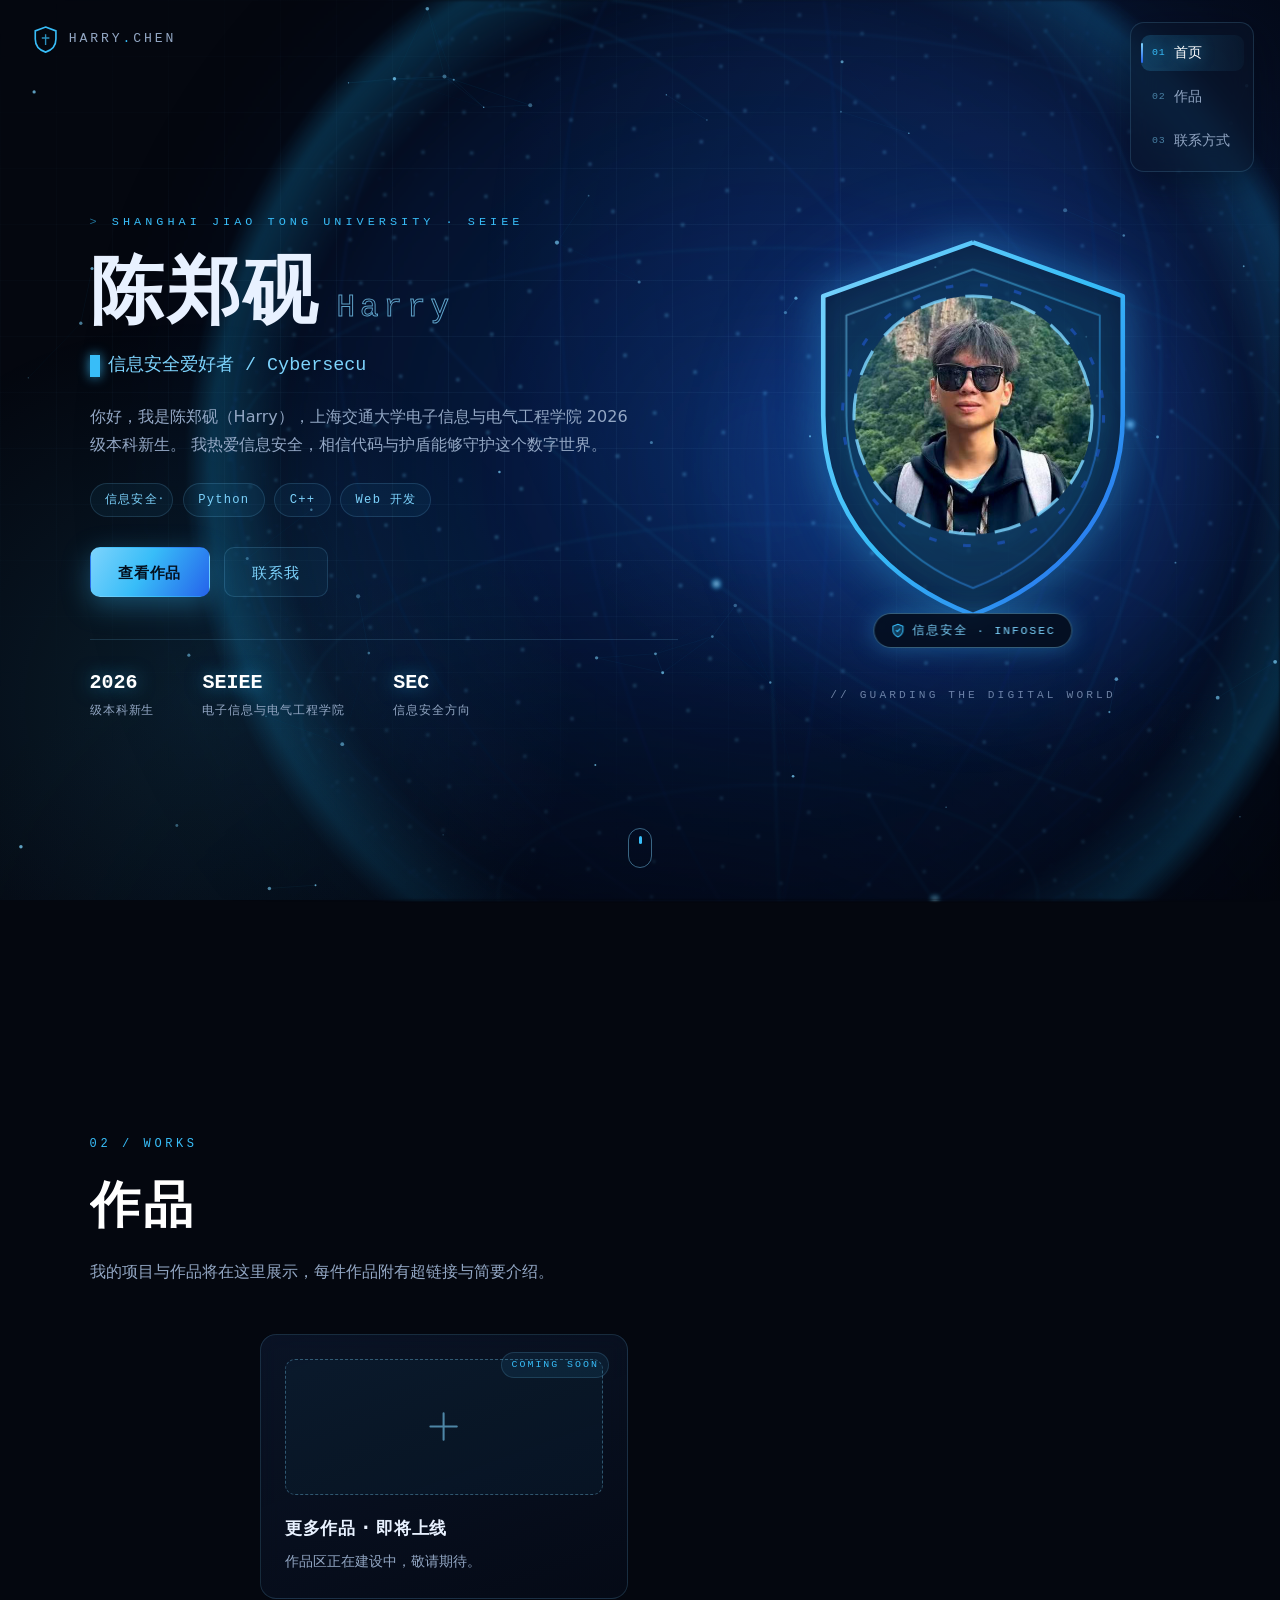
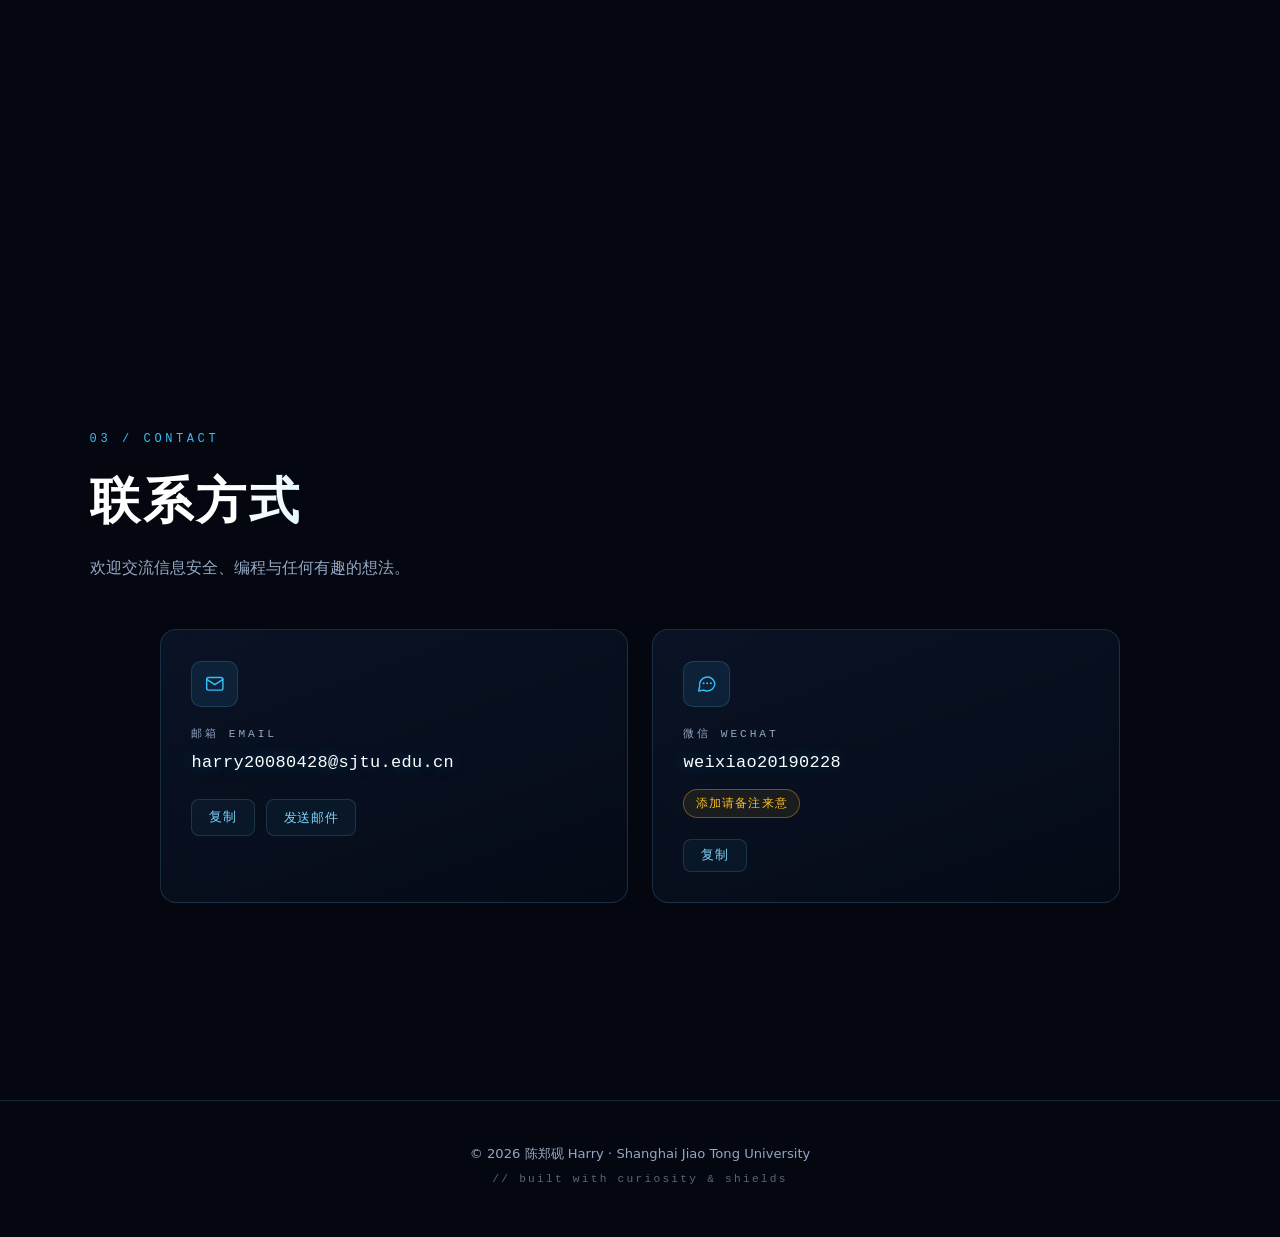
==== index.html @ bad0acb6 "feat: 个人作品集网站首版 科幻蓝色地球背景 + 护盾头像，右上角三档导航（首页/作品/联系方式）， 含入场动画、打字机、粒子网络与复制联系方式等交互。" ====
<!DOCTYPE html>
<html lang="zh-CN">
<head>
<meta charset="UTF-8">
<meta name="viewport" content="width=device-width, initial-scale=1.0">
<title>陈郑砚 Harry · 个人作品集</title>
<meta name="description" content="陈郑砚（Harry）的个人作品集 —— 上海交通大学电子信息与电气工程学院 2026 级本科新生，热爱信息安全。">
<link rel="icon" href="data:image/svg+xml,%3Csvg xmlns='http://www.w3.org/2000/svg' viewBox='0 0 100 100'%3E%3Cpath d='M50 4 88 18v30c0 26-18 42-38 48C30 90 12 74 12 48V18Z' fill='none' stroke='%2338bdf8' stroke-width='7'/%3E%3C/svg%3E">
<link rel="stylesheet" href="css/style.css">
</head>
<body>

<!-- 背景层：虚化地球 + 前景粒子 -->
<canvas id="globe" aria-hidden="true"></canvas>
<canvas id="fx" aria-hidden="true"></canvas>
<div class="bg-glow" aria-hidden="true"></div>
<div class="bg-grid" aria-hidden="true"></div>
<div class="cursor-glow" id="cursorGlow" aria-hidden="true"></div>

<!-- 左上标识 -->
<a class="brand" href="#home">
  <svg viewBox="0 0 100 100" class="brand-shield" aria-hidden="true">
    <path d="M50 4 88 18v30c0 26-18 42-38 48C30 90 12 74 12 48V18Z"/>
    <path class="brand-core" d="M50 30v40M36 44h28"/>
  </svg>
  <span class="brand-text">HARRY<span class="brand-dot">.</span>CHEN</span>
</a>

<!-- 右上角侧栏导航 -->
<nav class="side-nav" id="sideNav" aria-label="站点导航">
  <a href="#home" class="nav-item is-active" data-target="home">
    <span class="nav-idx">01</span><span class="nav-label">首页</span><span class="nav-bar"></span>
  </a>
  <a href="#works" class="nav-item" data-target="works">
    <span class="nav-idx">02</span><span class="nav-label">作品</span><span class="nav-bar"></span>
  </a>
  <a href="#contact" class="nav-item" data-target="contact">
    <span class="nav-idx">03</span><span class="nav-label">联系方式</span><span class="nav-bar"></span>
  </a>
</nav>

<main>
  <!-- ============ 首页 ============ -->
  <section class="section hero" id="home">
    <div class="hero-inner">
      <div class="hero-copy">
        <p class="eyebrow reveal">SHANGHAI JIAO TONG UNIVERSITY · SEIEE</p>
        <h1 class="reveal">陈郑砚<span class="name-en">Harry</span></h1>
        <p class="typing-line reveal">
          <span class="typing-caret" aria-hidden="true"></span>
          <span id="typingText"></span>
        </p>
        <p class="hero-desc reveal">
          你好，我是陈郑砚（Harry），上海交通大学电子信息与电气工程学院 2026 级本科新生。
          我热爱信息安全，相信代码与护盾能够守护这个数字世界。
        </p>
        <ul class="chips reveal">
          <li>信息安全</li>
          <li>Python</li>
          <li>C++</li>
          <li>Web 开发</li>
        </ul>
        <div class="hero-actions reveal">
          <a class="btn btn-primary" href="#works">查看作品</a>
          <a class="btn btn-ghost" href="#contact">联系我</a>
        </div>
        <ul class="stats reveal">
          <li><span class="stats-v">2026</span><span class="stats-k">级本科新生</span></li>
          <li><span class="stats-v">SEIEE</span><span class="stats-k">电子信息与电气工程学院</span></li>
          <li><span class="stats-v">SEC</span><span class="stats-k">信息安全方向</span></li>
        </ul>
      </div>

      <!-- 护盾头像 -->
      <div class="hero-shield reveal" id="shieldWrap">
        <div class="shield-aura" aria-hidden="true"></div>
        <svg class="shield-svg" viewBox="0 0 200 230" aria-hidden="true">
          <defs>
            <linearGradient id="shieldStroke" x1="0" y1="0" x2="1" y2="1">
              <stop offset="0%" stop-color="#7dd3fc"/>
              <stop offset="50%" stop-color="#38bdf8"/>
              <stop offset="100%" stop-color="#2563eb"/>
            </linearGradient>
            <clipPath id="avatarClip"><circle cx="100" cy="98" r="62"/></clipPath>
          </defs>
          <path class="shield-outline" d="M100 8 178 36v62c0 54-36 88-78 104C58 186 22 152 22 98V36Z"/>
          <path class="shield-outline shield-inner" d="M100 22 166 46v52c0 46-30 76-66 90-36-14-66-44-66-90V46Z"/>
          <g clip-path="url(#avatarClip)">
            <image href="assets/avatar.jpg" x="38" y="36" width="124" height="124" preserveAspectRatio="xMidYMin slice"/>
          </g>
          <circle class="shield-ring" cx="100" cy="98" r="62"/>
          <circle class="shield-ring shield-ring-2" cx="100" cy="98" r="68"/>
        </svg>
        <div class="shield-badge">
          <svg viewBox="0 0 24 24" aria-hidden="true"><path d="M12 2 20 5v6c0 5.2-3.4 8.9-8 11-4.6-2.1-8-5.8-8-11V5Z"/><path d="M9 11.5l2.2 2.2L15.5 9" fill="none" stroke-width="1.8"/></svg>
          <span>信息安全 · INFOSEC</span>
        </div>
        <p class="shield-caption">// GUARDING THE DIGITAL WORLD</p>
      </div>
    </div>
    <a class="scroll-hint" href="#works" aria-label="向下滚动">
      <span></span>
    </a>
  </section>

  <!-- ============ 作品 ============ -->
  <section class="section" id="works">
    <header class="section-head reveal">
      <p class="section-idx">02 / WORKS</p>
      <h2>作品</h2>
      <p class="section-sub">我的项目与作品将在这里展示，每件作品附有超链接与简要介绍。</p>
    </header>

    <div class="works-grid">
      <!-- 新增作品时：复制下面这个 article 卡片，替换链接、标题与介绍即可 -->
      <article class="work-card work-card-empty reveal">
        <div class="work-thumb">
          <svg viewBox="0 0 24 24" aria-hidden="true"><path d="M12 3v18M3 12h18" fill="none"/></svg>
        </div>
        <h3>更多作品 · 即将上线</h3>
        <p>作品区正在建设中，敬请期待。</p>
        <span class="work-tag">COMING SOON</span>
      </article>
    </div>
  </section>

  <!-- ============ 联系方式 ============ -->
  <section class="section" id="contact">
    <header class="section-head reveal">
      <p class="section-idx">03 / CONTACT</p>
      <h2>联系方式</h2>
      <p class="section-sub">欢迎交流信息安全、编程与任何有趣的想法。</p>
    </header>

    <div class="contact-grid">
      <div class="contact-card reveal">
        <div class="contact-icon">
          <svg viewBox="0 0 24 24" aria-hidden="true"><rect x="3" y="5" width="18" height="14" rx="2" fill="none"/><path d="m3 7 9 6 9-6" fill="none"/></svg>
        </div>
        <p class="contact-k">邮箱 EMAIL</p>
        <p class="contact-v" id="emailText">harry20080428@sjtu.edu.cn</p>
        <div class="contact-actions">
          <button class="btn btn-ghost btn-sm" type="button" data-copy="harry20080428@sjtu.edu.cn">复制</button>
          <a class="btn btn-ghost btn-sm" href="mailto:harry20080428@sjtu.edu.cn">发送邮件</a>
        </div>
      </div>

      <div class="contact-card reveal">
        <div class="contact-icon">
          <svg viewBox="0 0 24 24" aria-hidden="true"><path d="M21 11.5a8.5 8.5 0 0 1-8.5 8.5c-1.4 0-2.8-.3-4-1L3 20l1.1-5.2A8.5 8.5 0 1 1 21 11.5Z" fill="none"/><path d="M8.5 11.5h.01M12.5 11.5h.01M16.5 11.5h.01" stroke-width="2.2"/></svg>
        </div>
        <p class="contact-k">微信 WECHAT</p>
        <p class="contact-v" id="wechatText">weixiao20190228</p>
        <p class="contact-note">添加请备注来意</p>
        <div class="contact-actions">
          <button class="btn btn-ghost btn-sm" type="button" data-copy="weixiao20190228">复制</button>
        </div>
      </div>
    </div>
  </section>
</main>

<footer class="footer">
  <p>© 2026 陈郑砚 Harry · Shanghai Jiao Tong University</p>
  <p class="footer-mono">// built with curiosity &amp; shields</p>
</footer>

<div class="toast" id="toast" role="status" aria-live="polite"></div>

<script src="js/main.js"></script>
</body>
</html>
---- css/style.css ----
/* ============ 基础 ============ */
:root {
  --bg: #04070f;
  --bg-2: #071122;
  --ink: #e8f1ff;
  --muted: #93a7c4;
  --cyan: #38bdf8;
  --cyan-soft: #7dd3fc;
  --blue: #2563eb;
  --line: rgba(125, 211, 252, 0.16);
  --glass: rgba(10, 20, 40, 0.55);
  --mono: ui-monospace, "SF Mono", "Cascadia Code", Consolas, "Courier New", monospace;
  --sans: "Inter", "PingFang SC", "Hiragino Sans GB", "Microsoft YaHei", system-ui, -apple-system, sans-serif;
}

* { margin: 0; padding: 0; box-sizing: border-box; }

html { scroll-behavior: smooth; }

body {
  background: var(--bg);
  color: var(--ink);
  font-family: var(--sans);
  line-height: 1.7;
  overflow-x: hidden;
  -webkit-font-smoothing: antialiased;
}

::selection { background: rgba(56, 189, 248, 0.35); color: #fff; }

a { color: inherit; text-decoration: none; }
ul { list-style: none; }
button { font-family: inherit; }

/* ============ 背景层 ============ */
#globe, #fx {
  position: fixed;
  inset: 0;
  width: 100%;
  height: 100%;
  pointer-events: none;
}
#globe { filter: blur(1.6px) saturate(1.25); opacity: 0.95; }
#fx { z-index: 1; }

.bg-glow {
  position: fixed;
  inset: 0;
  pointer-events: none;
  background:
    radial-gradient(52rem 52rem at 78% 30%, rgba(37, 99, 235, 0.22), transparent 62%),
    radial-gradient(40rem 40rem at 15% 78%, rgba(56, 189, 248, 0.12), transparent 60%),
    radial-gradient(70rem 46rem at 50% 118%, rgba(2, 6, 18, 0.9), transparent 70%);
  z-index: 0;
}

.bg-grid {
  position: fixed;
  inset: 0;
  pointer-events: none;
  z-index: 0;
  background-image:
    linear-gradient(rgba(125, 211, 252, 0.05) 1px, transparent 1px),
    linear-gradient(90deg, rgba(125, 211, 252, 0.05) 1px, transparent 1px);
  background-size: 56px 56px;
  mask-image: radial-gradient(ellipse 90% 70% at 50% 40%, #000 20%, transparent 78%);
  -webkit-mask-image: radial-gradient(ellipse 90% 70% at 50% 40%, #000 20%, transparent 78%);
}

.cursor-glow {
  position: fixed;
  top: 0; left: 0;
  width: 34rem; height: 34rem;
  margin: -17rem 0 0 -17rem;
  border-radius: 50%;
  background: radial-gradient(circle, rgba(56, 189, 248, 0.10), transparent 65%);
  pointer-events: none;
  z-index: 1;
  opacity: 0;
}

main, .footer { position: relative; z-index: 2; }

/* ============ 左上标识 ============ */
.brand {
  position: fixed;
  top: 1.6rem; left: 2rem;
  display: flex;
  align-items: center;
  gap: 0.6rem;
  z-index: 20;
}
.brand-shield { width: 1.7rem; height: 1.7rem; }
.brand-shield path { fill: none; stroke: var(--cyan); stroke-width: 6; }
.brand-shield .brand-core { stroke-width: 5; opacity: 0.75; }
.brand-text {
  font-family: var(--mono);
  font-size: 0.82rem;
  letter-spacing: 0.22em;
  color: var(--muted);
  transition: color 0.3s;
}
.brand:hover .brand-text { color: var(--cyan-soft); }
.brand-dot { color: var(--cyan); }

/* ============ 右上角侧栏导航 ============ */
.side-nav {
  position: fixed;
  top: 1.4rem; right: 1.6rem;
  z-index: 20;
  display: flex;
  flex-direction: column;
  gap: 0.45rem;
  padding: 0.7rem 0.6rem;
  border: 1px solid var(--line);
  border-radius: 14px;
  background: var(--glass);
  backdrop-filter: blur(14px);
  -webkit-backdrop-filter: blur(14px);
  box-shadow: 0 12px 40px rgba(2, 8, 20, 0.55);
}
.nav-item {
  position: relative;
  display: flex;
  align-items: center;
  gap: 0.55rem;
  padding: 0.42rem 0.85rem 0.42rem 0.7rem;
  border-radius: 9px;
  font-size: 0.86rem;
  color: var(--muted);
  transition: color 0.25s, background 0.25s;
  overflow: hidden;
}
.nav-idx {
  font-family: var(--mono);
  font-size: 0.62rem;
  color: rgba(125, 211, 252, 0.55);
  letter-spacing: 0.08em;
}
.nav-bar {
  position: absolute;
  left: 0; top: 22%;
  width: 2px; height: 56%;
  border-radius: 2px;
  background: linear-gradient(var(--cyan-soft), var(--blue));
  transform: scaleY(0);
  transition: transform 0.3s ease;
}
.nav-item:hover { color: var(--ink); background: rgba(56, 189, 248, 0.08); }
.nav-item.is-active {
  color: #fff;
  background: linear-gradient(90deg, rgba(56, 189, 248, 0.20), rgba(56, 189, 248, 0.04));
  text-shadow: 0 0 14px rgba(56, 189, 248, 0.6);
}
.nav-item.is-active .nav-bar { transform: scaleY(1); }
.nav-item.is-active .nav-idx { color: var(--cyan); }

/* ============ 通用区块 ============ */
.section {
  min-height: 100vh;
  display: flex;
  flex-direction: column;
  justify-content: center;
  padding: 7rem clamp(1.5rem, 7vw, 7rem) 5rem;
  scroll-margin-top: 0;
}

.section-head { margin-bottom: 3rem; max-width: 46rem; }
.section-idx {
  font-family: var(--mono);
  font-size: 0.75rem;
  letter-spacing: 0.3em;
  color: var(--cyan);
  margin-bottom: 0.6rem;
}
.section-head h2 {
  font-size: clamp(2rem, 4.6vw, 3.1rem);
  font-weight: 700;
  letter-spacing: 0.06em;
  background: linear-gradient(100deg, #fff 20%, var(--cyan-soft) 70%, var(--blue));
  -webkit-background-clip: text;
  background-clip: text;
  -webkit-text-fill-color: transparent;
}
.section-sub { color: var(--muted); margin-top: 0.7rem; font-size: 0.98rem; }

/* 入场动效 */
.reveal { opacity: 0; }
.reveal.is-visible {
  opacity: 1;
  animation: revealIn 0.8s cubic-bezier(0.22, 1, 0.36, 1) backwards;
  animation-delay: var(--rd, 0s);
}
@keyframes revealIn {
  from { opacity: 0; transform: translateY(26px); }
  to { opacity: 1; transform: none; }
}

/* ============ 首页 ============ */
.hero { position: relative; }
.hero-inner {
  display: grid;
  grid-template-columns: minmax(0, 1.15fr) minmax(0, 0.85fr);
  align-items: center;
  gap: clamp(2rem, 6vw, 5rem);
  max-width: 76rem;
  margin: 0 auto;
  width: 100%;
}

.eyebrow {
  font-family: var(--mono);
  font-size: 0.74rem;
  letter-spacing: 0.34em;
  color: var(--cyan);
  margin-bottom: 1.1rem;
}
.eyebrow::before { content: "> "; opacity: 0.6; }

.hero h1 {
  font-size: clamp(2.8rem, 7vw, 4.6rem);
  font-weight: 800;
  letter-spacing: 0.04em;
  line-height: 1.12;
  display: flex;
  align-items: baseline;
  gap: 1rem;
  flex-wrap: wrap;
}
.name-en {
  font-family: var(--mono);
  font-size: 0.42em;
  font-weight: 500;
  letter-spacing: 0.16em;
  color: transparent;
  -webkit-text-stroke: 1px rgba(125, 211, 252, 0.75);
}

.typing-line {
  margin: 1.1rem 0 1.3rem;
  font-family: var(--mono);
  font-size: clamp(0.95rem, 2vw, 1.15rem);
  color: var(--cyan-soft);
  min-height: 1.8em;
  display: flex;
  align-items: center;
}
.typing-caret {
  width: 0.55em; height: 1.15em;
  margin-right: 0.45em;
  background: var(--cyan);
  animation: blink 1s steps(1) infinite;
  box-shadow: 0 0 12px rgba(56, 189, 248, 0.8);
}
@keyframes blink { 50% { opacity: 0; } }

.hero-desc { color: var(--muted); max-width: 34rem; font-size: 1rem; }

.chips { display: flex; flex-wrap: wrap; gap: 0.6rem; margin: 1.6rem 0 1.9rem; }
.chips li {
  font-family: var(--mono);
  font-size: 0.76rem;
  letter-spacing: 0.1em;
  color: var(--cyan-soft);
  padding: 0.34rem 0.9rem;
  border: 1px solid var(--line);
  border-radius: 999px;
  background: rgba(56, 189, 248, 0.06);
  transition: transform 0.25s, box-shadow 0.25s, background 0.25s;
}
.chips li:hover {
  transform: translateY(-3px);
  background: rgba(56, 189, 248, 0.14);
  box-shadow: 0 6px 22px rgba(56, 189, 248, 0.25);
}

.hero-actions { display: flex; gap: 0.9rem; flex-wrap: wrap; }

.btn {
  display: inline-flex;
  align-items: center;
  justify-content: center;
  gap: 0.4rem;
  padding: 0.72rem 1.7rem;
  border-radius: 10px;
  border: 1px solid transparent;
  font-size: 0.92rem;
  letter-spacing: 0.06em;
  cursor: pointer;
  transition: transform 0.25s, box-shadow 0.25s, background 0.25s, border-color 0.25s, color 0.25s;
}
.btn-primary {
  color: #03101f;
  font-weight: 700;
  background: linear-gradient(120deg, var(--cyan-soft), var(--cyan) 45%, var(--blue));
  box-shadow: 0 8px 28px rgba(56, 189, 248, 0.35);
}
.btn-primary:hover { transform: translateY(-3px); box-shadow: 0 14px 38px rgba(56, 189, 248, 0.5); }
.btn-ghost {
  color: var(--cyan-soft);
  border-color: var(--line);
  background: rgba(56, 189, 248, 0.05);
}
.btn-ghost:hover { transform: translateY(-3px); background: rgba(56, 189, 248, 0.14); border-color: rgba(125, 211, 252, 0.5); }
.btn-sm { padding: 0.42rem 1.05rem; font-size: 0.8rem; border-radius: 8px; }

.stats {
  display: flex;
  gap: clamp(1.4rem, 4vw, 3rem);
  margin-top: 2.6rem;
  padding-top: 1.6rem;
  border-top: 1px solid var(--line);
  flex-wrap: wrap;
}
.stats li { display: flex; flex-direction: column; }
.stats-v {
  font-family: var(--mono);
  font-size: 1.25rem;
  font-weight: 700;
  color: #fff;
  text-shadow: 0 0 18px rgba(56, 189, 248, 0.55);
}
.stats-k { font-size: 0.76rem; color: var(--muted); letter-spacing: 0.08em; }

/* ---- 护盾头像 ---- */
.hero-shield {
  position: relative;
  justify-self: center;
  width: min(24rem, 78vw);
  transition: transform 0.3s ease-out;
  will-change: transform;
}
.shield-aura {
  position: absolute;
  inset: -18%;
  border-radius: 50%;
  background: radial-gradient(circle, rgba(56, 189, 248, 0.28), rgba(37, 99, 235, 0.12) 45%, transparent 70%);
  filter: blur(18px);
  animation: auraPulse 4.5s ease-in-out infinite;
}
@keyframes auraPulse {
  0%, 100% { transform: scale(1); opacity: 0.75; }
  50% { transform: scale(1.08); opacity: 1; }
}
.shield-svg { position: relative; display: block; width: 100%; height: auto; overflow: visible; }
.shield-outline {
  fill: rgba(6, 16, 34, 0.55);
  stroke: url(#shieldStroke);
  stroke-width: 2.4;
  stroke-linejoin: round;
  stroke-dasharray: 720;
  stroke-dashoffset: 720;
  filter: drop-shadow(0 0 10px rgba(56, 189, 248, 0.55));
  animation: drawShield 2.4s cubic-bezier(0.65, 0, 0.35, 1) 0.3s forwards;
}
.shield-inner {
  fill: none;
  stroke-width: 1;
  opacity: 0.5;
  stroke-dasharray: 640;
  stroke-dashoffset: 640;
  animation: drawShieldInner 2.4s cubic-bezier(0.65, 0, 0.35, 1) 0.6s forwards;
}
@keyframes drawShield { to { stroke-dashoffset: 0; } }
@keyframes drawShieldInner { to { stroke-dashoffset: 0; opacity: 0.5; } }
.shield-ring {
  fill: none;
  stroke: rgba(125, 211, 252, 0.85);
  stroke-width: 1.6;
  stroke-dasharray: 14 10;
  transform-origin: 100px 98px;
  animation: spin 14s linear infinite;
  filter: drop-shadow(0 0 6px rgba(56, 189, 248, 0.7));
}
.shield-ring-2 {
  stroke: rgba(37, 99, 235, 0.5);
  stroke-dasharray: 4 14;
  animation: spinRev 22s linear infinite;
}
@keyframes spin { to { transform: rotate(360deg); } }
@keyframes spinRev { to { transform: rotate(-360deg); } }

.shield-badge {
  position: absolute;
  left: 50%;
  bottom: 12%;
  transform: translateX(-50%);
  display: flex;
  align-items: center;
  gap: 0.45rem;
  padding: 0.42rem 1rem;
  border-radius: 999px;
  border: 1px solid rgba(125, 211, 252, 0.4);
  background: rgba(4, 12, 26, 0.85);
  backdrop-filter: blur(8px);
  -webkit-backdrop-filter: blur(8px);
  font-family: var(--mono);
  font-size: 0.72rem;
  letter-spacing: 0.16em;
  color: var(--cyan-soft);
  white-space: nowrap;
  box-shadow: 0 0 24px rgba(56, 189, 248, 0.35);
}
.shield-badge svg { width: 0.95rem; height: 0.95rem; fill: rgba(56, 189, 248, 0.25); stroke: var(--cyan); stroke-width: 1.6; stroke-linejoin: round; }
.shield-caption {
  margin-top: 1.1rem;
  text-align: center;
  font-family: var(--mono);
  font-size: 0.7rem;
  letter-spacing: 0.28em;
  color: rgba(147, 167, 196, 0.75);
}

.scroll-hint {
  position: absolute;
  left: 50%;
  bottom: 2rem;
  transform: translateX(-50%);
  width: 24px; height: 40px;
  border: 1.5px solid rgba(125, 211, 252, 0.45);
  border-radius: 14px;
  display: flex;
  justify-content: center;
}
.scroll-hint span {
  width: 3px; height: 8px;
  margin-top: 7px;
  border-radius: 3px;
  background: var(--cyan);
  animation: scrollDot 1.8s ease-in-out infinite;
}
@keyframes scrollDot {
  0% { transform: translateY(0); opacity: 1; }
  70% { transform: translateY(14px); opacity: 0; }
  100% { transform: translateY(0); opacity: 0; }
}

/* ============ 作品 ============ */
.works-grid {
  display: grid;
  grid-template-columns: repeat(auto-fill, minmax(17rem, 23rem));
  justify-content: center;
  gap: 1.5rem;
  max-width: 76rem;
  margin: 0 auto;
  width: 100%;
}
.work-card {
  position: relative;
  padding: 1.5rem;
  border: 1px solid var(--line);
  border-radius: 16px;
  background: linear-gradient(160deg, rgba(12, 24, 46, 0.72), rgba(6, 13, 28, 0.6));
  backdrop-filter: blur(10px);
  -webkit-backdrop-filter: blur(10px);
  overflow: hidden;
  transition: transform 0.35s cubic-bezier(0.22, 1, 0.36, 1), border-color 0.35s, box-shadow 0.35s;
}
.work-card::before {
  content: "";
  position: absolute;
  inset: 0;
  background: radial-gradient(24rem 12rem at var(--mx, 50%) var(--my, 0%), rgba(56, 189, 248, 0.14), transparent 60%);
  opacity: 0;
  transition: opacity 0.35s;
  pointer-events: none;
}
.work-card:hover { transform: translateY(-6px); border-color: rgba(125, 211, 252, 0.45); box-shadow: 0 18px 44px rgba(2, 8, 20, 0.6); }
.work-card:hover::before { opacity: 1; }
.work-thumb {
  height: 8.5rem;
  border-radius: 10px;
  border: 1.5px dashed rgba(125, 211, 252, 0.35);
  display: flex;
  align-items: center;
  justify-content: center;
  margin-bottom: 1.2rem;
  background: rgba(56, 189, 248, 0.04);
}
.work-thumb svg { width: 2.2rem; height: 2.2rem; stroke: rgba(125, 211, 252, 0.6); stroke-width: 1.4; stroke-linecap: round; }
.work-card h3 { font-size: 1.08rem; letter-spacing: 0.04em; margin-bottom: 0.4rem; }
.work-card p { color: var(--muted); font-size: 0.88rem; }
.work-tag {
  position: absolute;
  top: 1.1rem; right: 1.1rem;
  font-family: var(--mono);
  font-size: 0.62rem;
  letter-spacing: 0.2em;
  color: var(--cyan);
  padding: 0.22rem 0.6rem;
  border: 1px solid var(--line);
  border-radius: 999px;
  background: rgba(56, 189, 248, 0.08);
}

/* ============ 联系方式 ============ */
.contact-grid {
  display: grid;
  grid-template-columns: repeat(auto-fit, minmax(19rem, 1fr));
  gap: 1.5rem;
  max-width: 60rem;
  margin: 0 auto;
  width: 100%;
}
.contact-card {
  position: relative;
  padding: 1.9rem;
  border: 1px solid var(--line);
  border-radius: 16px;
  background: linear-gradient(160deg, rgba(12, 24, 46, 0.72), rgba(6, 13, 28, 0.6));
  backdrop-filter: blur(10px);
  -webkit-backdrop-filter: blur(10px);
  transition: transform 0.35s cubic-bezier(0.22, 1, 0.36, 1), border-color 0.35s, box-shadow 0.35s;
  overflow: hidden;
}
.contact-card::after {
  content: "";
  position: absolute;
  top: 0; left: 0; right: 0;
  height: 2px;
  background: linear-gradient(90deg, transparent, var(--cyan), transparent);
  transform: scaleX(0);
  transition: transform 0.5s ease;
}
.contact-card:hover { transform: translateY(-6px); border-color: rgba(125, 211, 252, 0.45); box-shadow: 0 18px 44px rgba(2, 8, 20, 0.6); }
.contact-card:hover::after { transform: scaleX(1); }
.contact-icon {
  width: 2.9rem; height: 2.9rem;
  border-radius: 10px;
  display: flex;
  align-items: center;
  justify-content: center;
  border: 1px solid var(--line);
  background: rgba(56, 189, 248, 0.1);
  margin-bottom: 1.1rem;
}
.contact-icon svg { width: 1.35rem; height: 1.35rem; stroke: var(--cyan); stroke-width: 1.6; stroke-linecap: round; stroke-linejoin: round; }
.contact-k {
  font-family: var(--mono);
  font-size: 0.7rem;
  letter-spacing: 0.26em;
  color: var(--muted);
  margin-bottom: 0.35rem;
}
.contact-v {
  font-family: var(--mono);
  font-size: 1.06rem;
  color: #fff;
  letter-spacing: 0.02em;
  word-break: break-all;
  text-shadow: 0 0 16px rgba(56, 189, 248, 0.35);
}
.contact-note {
  display: inline-block;
  margin-top: 0.7rem;
  font-size: 0.76rem;
  color: #fbbf24;
  letter-spacing: 0.1em;
  padding: 0.2rem 0.7rem;
  border: 1px solid rgba(251, 191, 36, 0.35);
  border-radius: 999px;
  background: rgba(251, 191, 36, 0.08);
}
.contact-actions { display: flex; gap: 0.7rem; margin-top: 1.3rem; }

/* ============ 页脚 / 提示 ============ */
.footer {
  padding: 2.6rem 2rem 3rem;
  text-align: center;
  border-top: 1px solid var(--line);
  color: var(--muted);
  font-size: 0.82rem;
}
.footer-mono { font-family: var(--mono); font-size: 0.7rem; letter-spacing: 0.2em; opacity: 0.6; margin-top: 0.3rem; }

.toast {
  position: fixed;
  left: 50%;
  bottom: 2.2rem;
  transform: translate(-50%, 1.6rem);
  padding: 0.6rem 1.4rem;
  border-radius: 999px;
  border: 1px solid rgba(125, 211, 252, 0.45);
  background: rgba(6, 16, 34, 0.92);
  color: var(--cyan-soft);
  font-family: var(--mono);
  font-size: 0.8rem;
  letter-spacing: 0.1em;
  opacity: 0;
  pointer-events: none;
  z-index: 40;
  box-shadow: 0 10px 34px rgba(2, 8, 20, 0.7);
}
.toast.is-show { animation: toastIn 0.35s ease both; }
@keyframes toastIn {
  from { opacity: 0; transform: translate(-50%, 1.6rem); }
  to { opacity: 1; transform: translate(-50%, 0); }
}

/* ============ 响应式 ============ */
@media (max-width: 900px) {
  .hero-inner { grid-template-columns: 1fr; gap: 3.4rem; }
  .hero-shield { order: -1; width: min(19rem, 70vw); }
  .section { padding-top: 8.5rem; }
}
@media (max-width: 640px) {
  .brand { top: 1.1rem; left: 1.2rem; }
  .side-nav {
    top: auto;
    bottom: 1.2rem;
    right: 50%;
    transform: translateX(50%);
    flex-direction: row;
    padding: 0.45rem;
    gap: 0.2rem;
  }
  .nav-item { padding: 0.4rem 0.7rem; font-size: 0.8rem; }
  .nav-idx { display: none; }
  .nav-bar { top: auto; bottom: 0; left: 22%; width: 56%; height: 2px; transform: scaleX(0); }
  .nav-item.is-active .nav-bar { transform: scaleX(1); }
  .scroll-hint { display: none; }
  .stats { gap: 1.4rem; }
  .footer { padding-bottom: 5.5rem; }
}

/* ============ 减弱动效 ============ */
@media (prefers-reduced-motion: reduce) {
  html { scroll-behavior: auto; }
  *, *::before, *::after { animation-duration: 0.01ms !important; animation-iteration-count: 1 !important; transition-duration: 0.01ms !important; }
  .reveal { opacity: 1; }
  .shield-outline, .shield-inner { stroke-dashoffset: 0; }
}
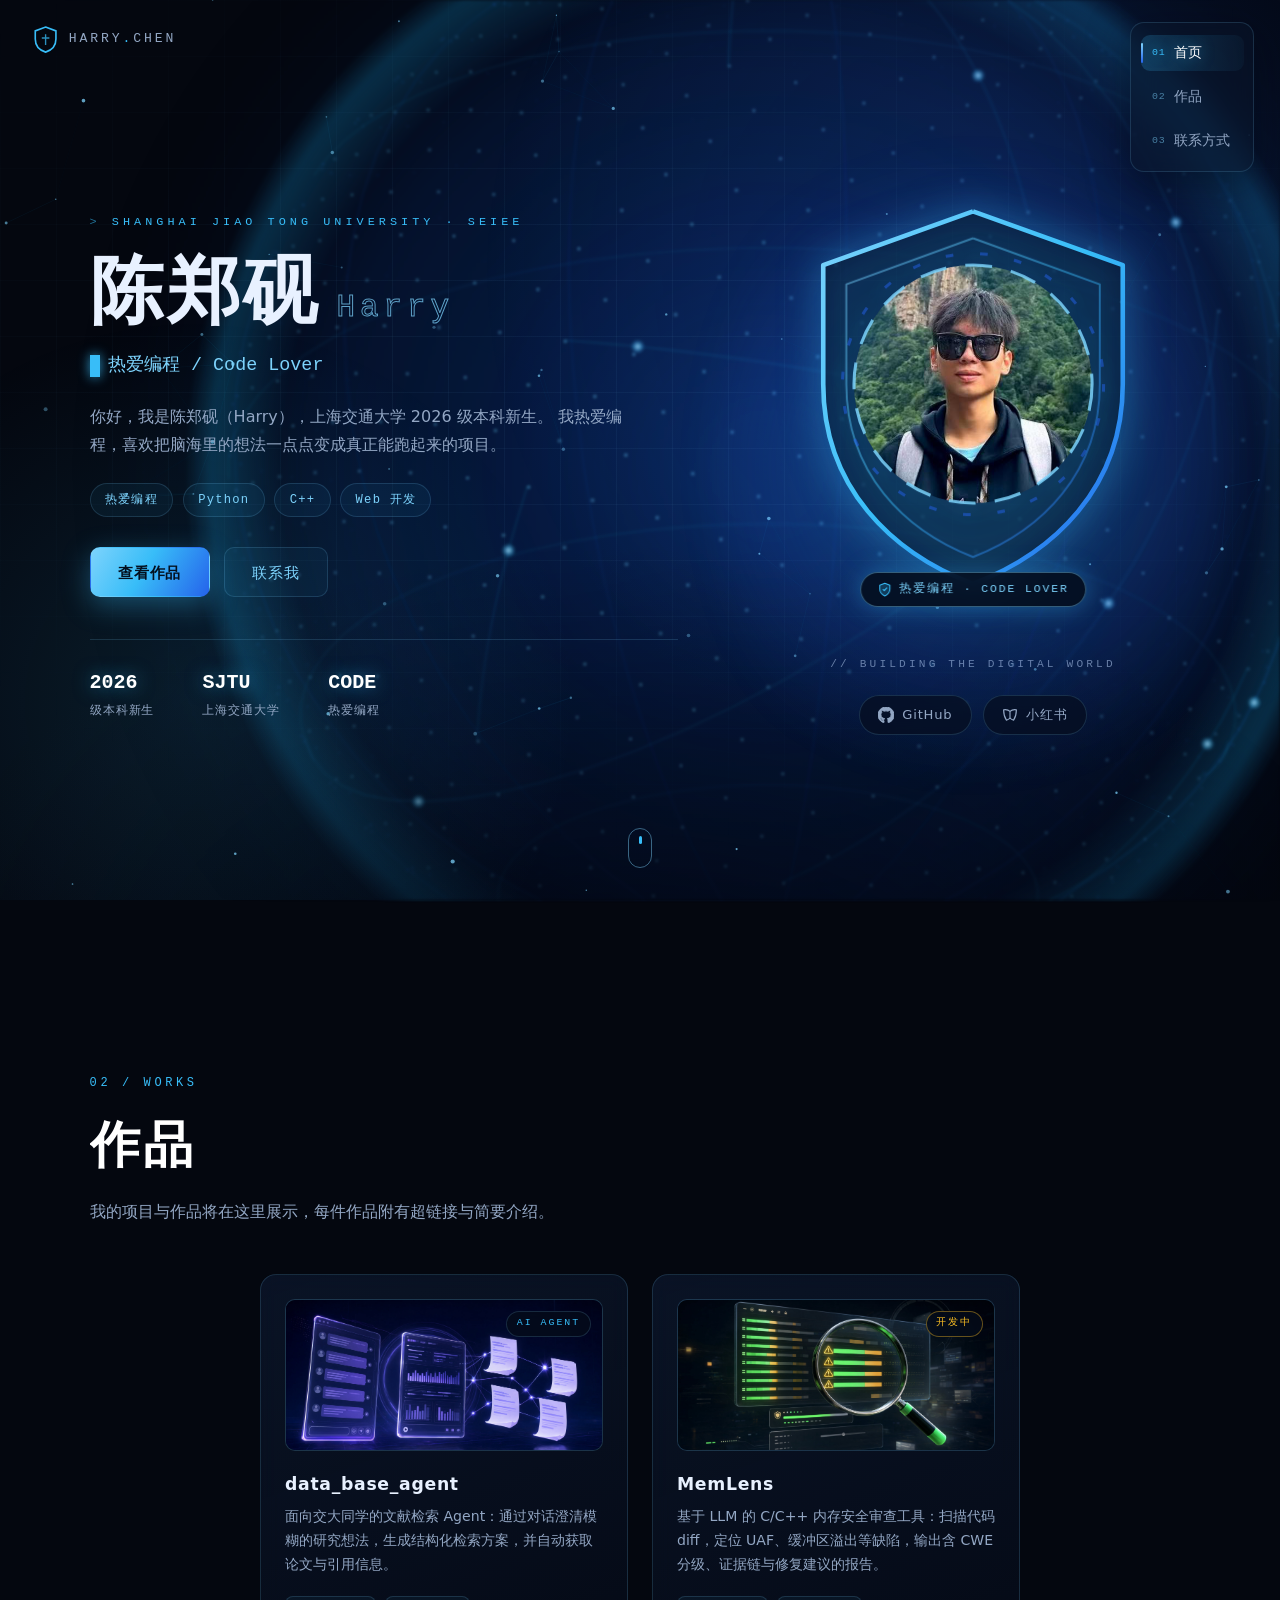
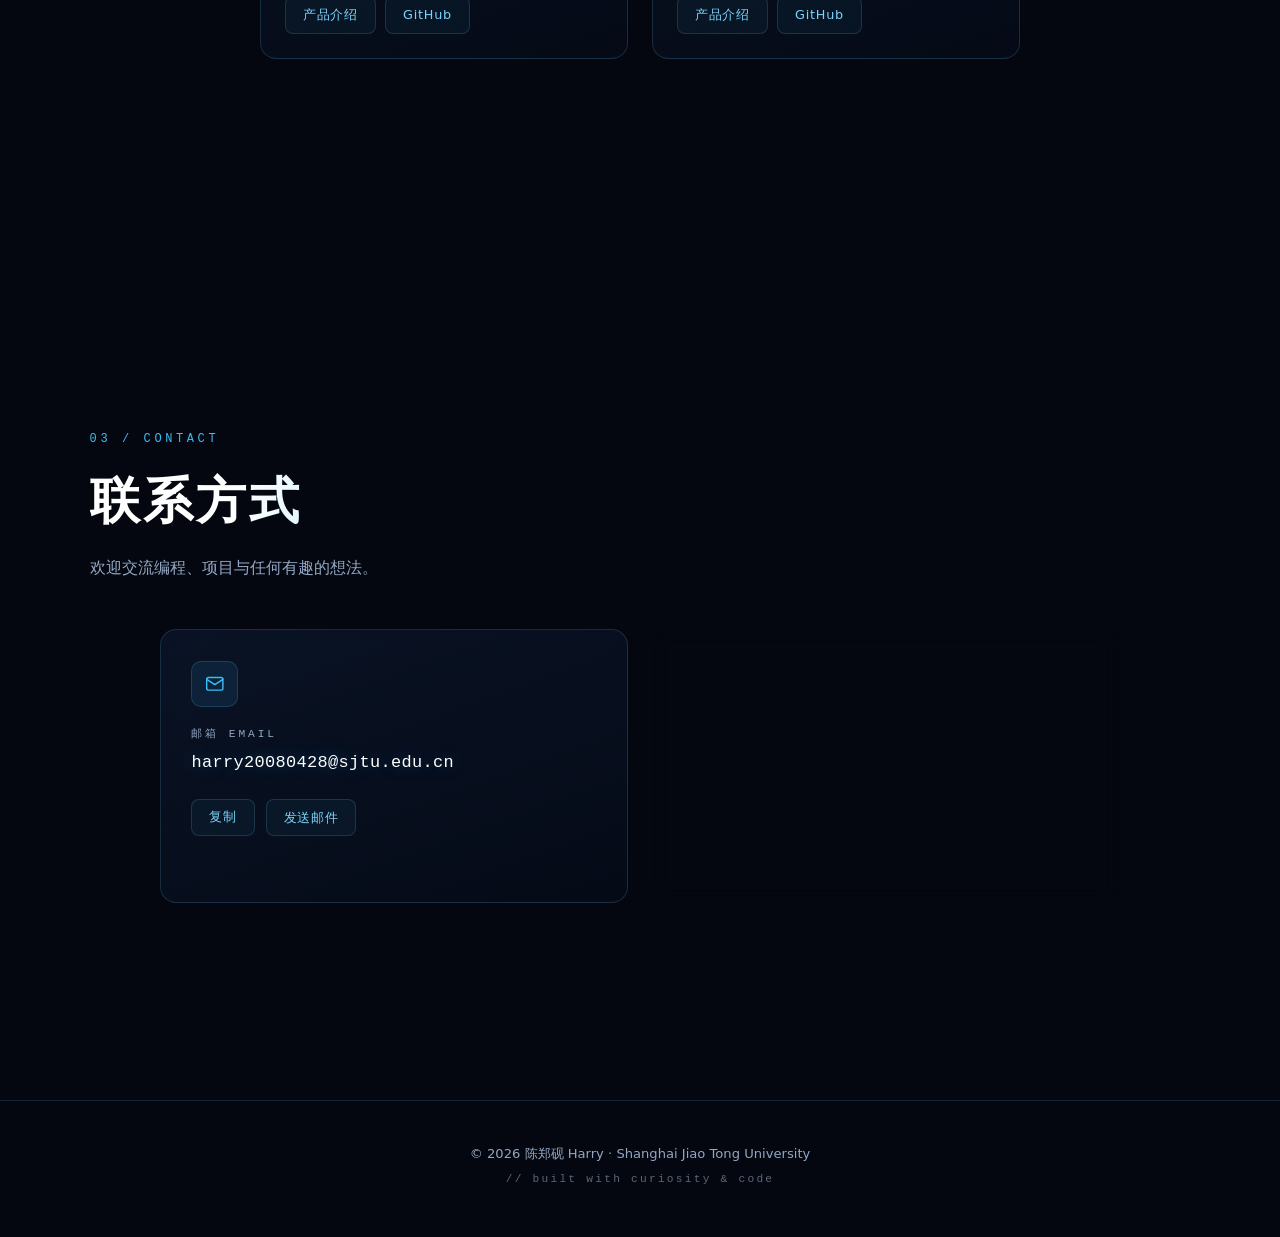
==== commit a4f4059f: "feat: 作品区上线 data_base_agent 与 MemLens，新增产品介绍站 - 主页移除信息安全相关措辞，改为热爱编程等表述 - 头像下新增 GitHub / 小红书社交按钮 - 作品" ====
--- a/index.html
+++ b/index.html
@@ -4,7 +4,7 @@
 <meta charset="UTF-8">
 <meta name="viewport" content="width=device-width, initial-scale=1.0">
 <title>陈郑砚 Harry · 个人作品集</title>
-<meta name="description" content="陈郑砚（Harry）的个人作品集 —— 上海交通大学电子信息与电气工程学院 2026 级本科新生，热爱信息安全。">
+<meta name="description" content="陈郑砚（Harry）的个人作品集 —— 上海交通大学 2026 级本科新生，热爱编程，作品包括 data_base_agent 与 MemLens。">
 <link rel="icon" href="data:image/svg+xml,%3Csvg xmlns='http://www.w3.org/2000/svg' viewBox='0 0 100 100'%3E%3Cpath d='M50 4 88 18v30c0 26-18 42-38 48C30 90 12 74 12 48V18Z' fill='none' stroke='%2338bdf8' stroke-width='7'/%3E%3C/svg%3E">
 <link rel="stylesheet" href="css/style.css">
 </head>
@@ -51,11 +51,11 @@
           <span id="typingText"></span>
         </p>
         <p class="hero-desc reveal">
-          你好，我是陈郑砚（Harry），上海交通大学电子信息与电气工程学院 2026 级本科新生。
-          我热爱信息安全，相信代码与护盾能够守护这个数字世界。
+          你好，我是陈郑砚（Harry），上海交通大学 2026 级本科新生。
+          我热爱编程，喜欢把脑海里的想法一点点变成真正能跑起来的项目。
         </p>
         <ul class="chips reveal">
-          <li>信息安全</li>
+          <li>热爱编程</li>
           <li>Python</li>
           <li>C++</li>
           <li>Web 开发</li>
@@ -66,14 +66,15 @@
         </div>
         <ul class="stats reveal">
           <li><span class="stats-v">2026</span><span class="stats-k">级本科新生</span></li>
-          <li><span class="stats-v">SEIEE</span><span class="stats-k">电子信息与电气工程学院</span></li>
-          <li><span class="stats-v">SEC</span><span class="stats-k">信息安全方向</span></li>
+          <li><span class="stats-v">SJTU</span><span class="stats-k">上海交通大学</span></li>
+          <li><span class="stats-v">CODE</span><span class="stats-k">热爱编程</span></li>
         </ul>
       </div>
 
       <!-- 护盾头像 -->
       <div class="hero-shield reveal" id="shieldWrap">
         <div class="shield-aura" aria-hidden="true"></div>
+        <div class="shield-stage">
         <svg class="shield-svg" viewBox="0 0 200 230" aria-hidden="true">
           <defs>
             <linearGradient id="shieldStroke" x1="0" y1="0" x2="1" y2="1">
@@ -93,9 +94,20 @@
         </svg>
         <div class="shield-badge">
           <svg viewBox="0 0 24 24" aria-hidden="true"><path d="M12 2 20 5v6c0 5.2-3.4 8.9-8 11-4.6-2.1-8-5.8-8-11V5Z"/><path d="M9 11.5l2.2 2.2L15.5 9" fill="none" stroke-width="1.8"/></svg>
-          <span>信息安全 · INFOSEC</span>
-        </div>
-        <p class="shield-caption">// GUARDING THE DIGITAL WORLD</p>
+          <span>热爱编程 · CODE LOVER</span>
+        </div>
+        </div>
+        <p class="shield-caption">// BUILDING THE DIGITAL WORLD</p>
+        <div class="social-row reveal">
+          <a class="social-btn" href="https://github.com/weixiao-czy" target="_blank" rel="noopener">
+            <svg viewBox="0 0 16 16" aria-hidden="true"><path d="M8 0C3.58 0 0 3.58 0 8c0 3.54 2.29 6.53 5.47 7.59.4.07.55-.17.55-.38 0-.19-.01-.82-.01-1.49-2.01.37-2.53-.49-2.69-.94-.09-.23-.48-.94-.82-1.13-.28-.15-.68-.52-.01-.53.63-.01 1.08.58 1.23.82.72 1.21 1.87.87 2.33.66.07-.52.28-.87.51-1.07-1.78-.2-3.64-.89-3.64-3.95 0-.87.31-1.59.82-2.15-.08-.2-.36-1.02.08-2.12 0 0 .67-.21 2.2.82.64-.18 1.32-.27 2-.27s1.36.09 2 .27c1.53-1.04 2.2-.82 2.2-.82.44 1.1.16 1.92.08 2.12.51.56.82 1.27.82 2.15 0 3.07-1.87 3.75-3.65 3.95.29.25.54.73.54 1.48 0 1.07-.01 1.93-.01 2.2 0 .21.15.46.55.38A8.01 8.01 0 0 0 16 8c0-4.42-3.58-8-8-8Z"/></svg>
+            GitHub
+          </a>
+          <a class="social-btn social-btn-xhs" href="https://xhslink.cn/o/9YxzJMVlwX7" target="_blank" rel="noopener">
+            <svg viewBox="0 0 24 24" aria-hidden="true"><path d="M12 6.5C10.2 4.9 7.7 4 5 4c-.9 0-1.8.1-2.6.3.1 6.4 1.6 11.6 4.2 15.4 1.9-.5 3.8-1.5 5.4-3 1.6 1.5 3.5 2.5 5.4 3 2.6-3.8 4.1-9 4.2-15.4C20.8 4.1 19.9 4 19 4c-2.7 0-5.2.9-7 2.5Z" fill="none" stroke-width="1.7"/><path d="M12 6.5v10.2" fill="none" stroke-width="1.7"/></svg>
+            小红书
+          </a>
+        </div>
       </div>
     </div>
     <a class="scroll-hint" href="#works" aria-label="向下滚动">
@@ -112,14 +124,31 @@
     </header>
 
     <div class="works-grid">
-      <!-- 新增作品时：复制下面这个 article 卡片，替换链接、标题与介绍即可 -->
-      <article class="work-card work-card-empty reveal">
-        <div class="work-thumb">
-          <svg viewBox="0 0 24 24" aria-hidden="true"><path d="M12 3v18M3 12h18" fill="none"/></svg>
-        </div>
-        <h3>更多作品 · 即将上线</h3>
-        <p>作品区正在建设中，敬请期待。</p>
-        <span class="work-tag">COMING SOON</span>
+      <!-- 新增作品时：复制下面任意一个 article 卡片，替换图片、链接、标题与介绍即可 -->
+      <article class="work-card reveal">
+        <a class="work-thumb-img" href="data_base_agent/" aria-label="data_base_agent 产品介绍">
+          <img src="assets/promo-dba.jpg" alt="data_base_agent 宣传图" loading="lazy">
+          <span class="work-tag">AI AGENT</span>
+        </a>
+        <h3>data_base_agent</h3>
+        <p>面向交大同学的文献检索 Agent：通过对话澄清模糊的研究想法，生成结构化检索方案，并自动获取论文与引用信息。</p>
+        <div class="work-links">
+          <a class="btn btn-ghost btn-sm" href="data_base_agent/">产品介绍</a>
+          <a class="btn btn-ghost btn-sm" href="https://github.com/weixiao-czy/data_base_agent" target="_blank" rel="noopener">GitHub</a>
+        </div>
+      </article>
+
+      <article class="work-card reveal">
+        <a class="work-thumb-img" href="memlens/" aria-label="MemLens 产品介绍">
+          <img src="assets/promo-memlens.jpg" alt="MemLens 宣传图" loading="lazy">
+          <span class="work-tag work-tag-dev">开发中</span>
+        </a>
+        <h3>MemLens</h3>
+        <p>基于 LLM 的 C/C++ 内存安全审查工具：扫描代码 diff，定位 UAF、缓冲区溢出等缺陷，输出含 CWE 分级、证据链与修复建议的报告。</p>
+        <div class="work-links">
+          <a class="btn btn-ghost btn-sm" href="memlens/">产品介绍</a>
+          <a class="btn btn-ghost btn-sm" href="https://github.com/weixiao-czy/memlens" target="_blank" rel="noopener">GitHub</a>
+        </div>
       </article>
     </div>
   </section>
@@ -129,7 +158,7 @@
     <header class="section-head reveal">
       <p class="section-idx">03 / CONTACT</p>
       <h2>联系方式</h2>
-      <p class="section-sub">欢迎交流信息安全、编程与任何有趣的想法。</p>
+      <p class="section-sub">欢迎交流编程、项目与任何有趣的想法。</p>
     </header>
 
     <div class="contact-grid">
@@ -162,7 +191,7 @@
 
 <footer class="footer">
   <p>© 2026 陈郑砚 Harry · Shanghai Jiao Tong University</p>
-  <p class="footer-mono">// built with curiosity &amp; shields</p>
+  <p class="footer-mono">// built with curiosity &amp; code</p>
 </footer>
 
 <div class="toast" id="toast" role="status" aria-live="polite"></div>
--- a/css/style.css
+++ b/css/style.css
@@ -330,6 +330,7 @@
   transition: transform 0.3s ease-out;
   will-change: transform;
 }
+.shield-stage { position: relative; }
 .shield-aura {
   position: absolute;
   inset: -18%;
@@ -383,7 +384,7 @@
 .shield-badge {
   position: absolute;
   left: 50%;
-  bottom: 12%;
+  bottom: 7%;
   transform: translateX(-50%);
   display: flex;
   align-items: center;
@@ -409,6 +410,40 @@
   font-size: 0.7rem;
   letter-spacing: 0.28em;
   color: rgba(147, 167, 196, 0.75);
+}
+
+.social-row {
+  display: flex;
+  justify-content: center;
+  gap: 0.7rem;
+  margin-top: 1.3rem;
+  flex-wrap: wrap;
+}
+.social-btn {
+  display: inline-flex;
+  align-items: center;
+  gap: 0.5rem;
+  padding: 0.5rem 1.15rem;
+  border-radius: 999px;
+  border: 1px solid var(--line);
+  background: rgba(6, 14, 30, 0.7);
+  backdrop-filter: blur(8px);
+  -webkit-backdrop-filter: blur(8px);
+  font-size: 0.82rem;
+  letter-spacing: 0.06em;
+  color: var(--muted);
+  transition: transform 0.25s, color 0.25s, border-color 0.25s, box-shadow 0.25s;
+}
+.social-btn svg { width: 1rem; height: 1rem; fill: currentColor; stroke: currentColor; stroke-linejoin: round; }
+.social-btn:hover {
+  transform: translateY(-3px);
+  color: #fff;
+  border-color: rgba(125, 211, 252, 0.55);
+  box-shadow: 0 8px 24px rgba(56, 189, 248, 0.28);
+}
+.social-btn-xhs:hover {
+  border-color: rgba(255, 36, 66, 0.6);
+  box-shadow: 0 8px 24px rgba(255, 36, 66, 0.28);
 }
 
 .scroll-hint {
@@ -467,22 +502,27 @@
 }
 .work-card:hover { transform: translateY(-6px); border-color: rgba(125, 211, 252, 0.45); box-shadow: 0 18px 44px rgba(2, 8, 20, 0.6); }
 .work-card:hover::before { opacity: 1; }
-.work-thumb {
-  height: 8.5rem;
+.work-thumb-img {
+  position: relative;
+  display: block;
+  height: 9.5rem;
   border-radius: 10px;
-  border: 1.5px dashed rgba(125, 211, 252, 0.35);
-  display: flex;
-  align-items: center;
-  justify-content: center;
+  border: 1px solid var(--line);
+  overflow: hidden;
   margin-bottom: 1.2rem;
   background: rgba(56, 189, 248, 0.04);
 }
-.work-thumb svg { width: 2.2rem; height: 2.2rem; stroke: rgba(125, 211, 252, 0.6); stroke-width: 1.4; stroke-linecap: round; }
-.work-card h3 { font-size: 1.08rem; letter-spacing: 0.04em; margin-bottom: 0.4rem; }
-.work-card p { color: var(--muted); font-size: 0.88rem; }
+.work-thumb-img img {
+  width: 100%;
+  height: 100%;
+  object-fit: cover;
+  display: block;
+  transition: transform 0.6s cubic-bezier(0.22, 1, 0.36, 1);
+}
+.work-card:hover .work-thumb-img img { transform: scale(1.06); }
 .work-tag {
   position: absolute;
-  top: 1.1rem; right: 1.1rem;
+  top: 0.7rem; right: 0.7rem;
   font-family: var(--mono);
   font-size: 0.62rem;
   letter-spacing: 0.2em;
@@ -490,8 +530,14 @@
   padding: 0.22rem 0.6rem;
   border: 1px solid var(--line);
   border-radius: 999px;
-  background: rgba(56, 189, 248, 0.08);
-}
+  background: rgba(4, 12, 26, 0.8);
+  backdrop-filter: blur(6px);
+  -webkit-backdrop-filter: blur(6px);
+}
+.work-tag-dev { color: #fbbf24; border-color: rgba(251, 191, 36, 0.4); }
+.work-links { display: flex; gap: 0.6rem; flex-wrap: wrap; margin-top: 1.2rem; }
+.work-card h3 { font-size: 1.08rem; letter-spacing: 0.04em; margin-bottom: 0.4rem; }
+.work-card p { color: var(--muted); font-size: 0.88rem; }
 
 /* ============ 联系方式 ============ */
 .contact-grid {
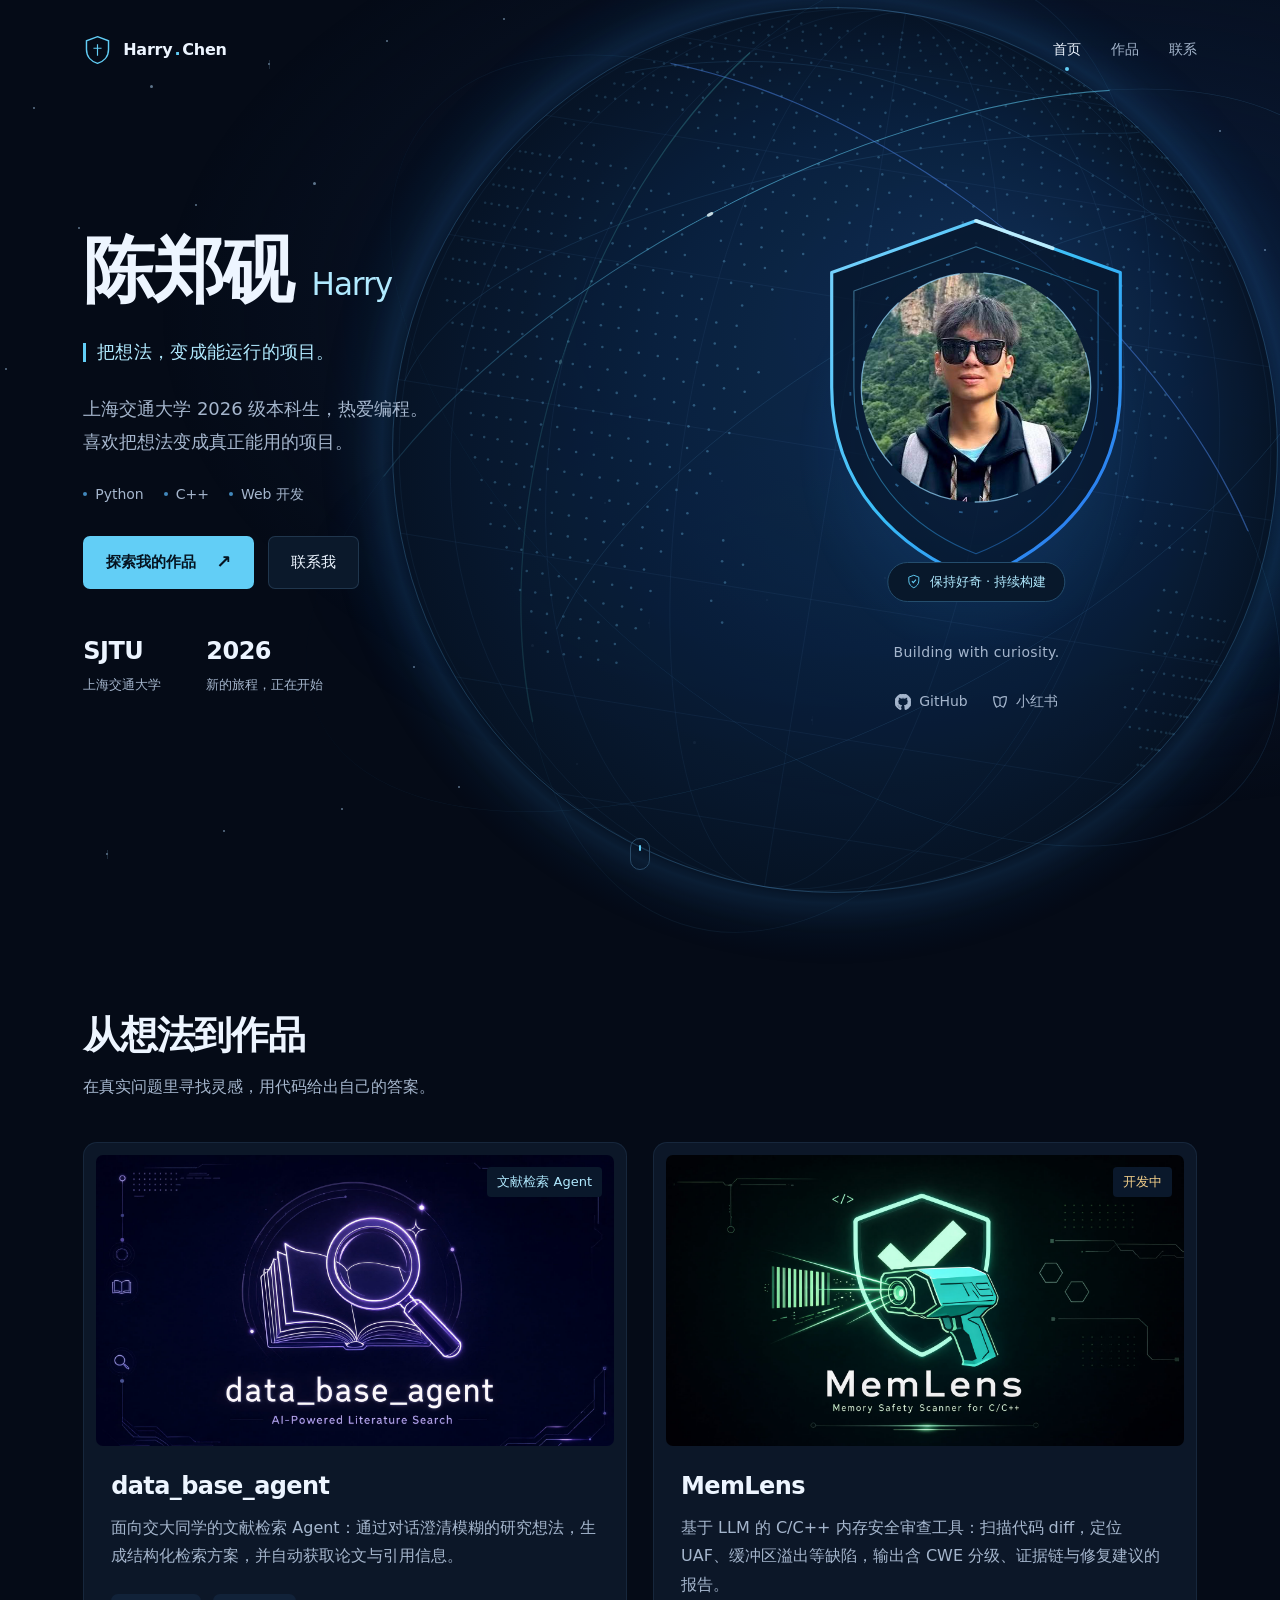
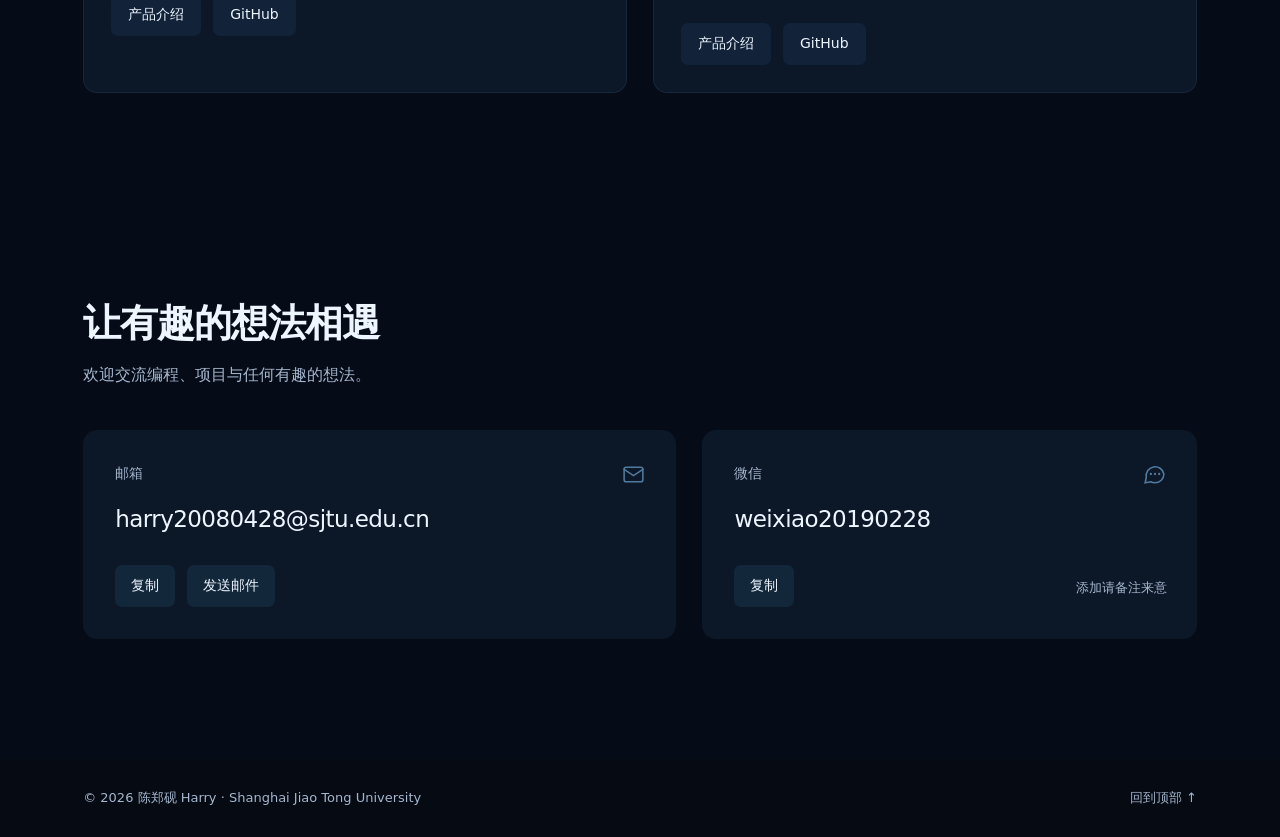
==== commit c10454af: "feat: polish globe and shield personal site" ====
--- a/index.html
+++ b/index.html
@@ -3,6 +3,7 @@
 <head>
 <meta charset="UTF-8">
 <meta name="viewport" content="width=device-width, initial-scale=1.0">
+<meta name="theme-color" content="#050b17">
 <title>陈郑砚 Harry · 个人作品集</title>
 <meta name="description" content="陈郑砚（Harry）的个人作品集 —— 上海交通大学 2026 级本科新生，热爱编程，作品包括 data_base_agent 与 MemLens。">
 <link rel="icon" href="data:image/svg+xml,%3Csvg xmlns='http://www.w3.org/2000/svg' viewBox='0 0 100 100'%3E%3Cpath d='M50 4 88 18v30c0 26-18 42-38 48C30 90 12 74 12 48V18Z' fill='none' stroke='%2338bdf8' stroke-width='7'/%3E%3C/svg%3E">
@@ -10,64 +11,69 @@
 </head>
 <body>
 
-<!-- 背景层：虚化地球 + 前景粒子 -->
-<canvas id="globe" aria-hidden="true"></canvas>
-<canvas id="fx" aria-hidden="true"></canvas>
+<!-- 地球纹理只绘制一次，星光、轨道和视差由 CSS 驱动 -->
+<div class="starfield" id="starfield" aria-hidden="true"></div>
 <div class="bg-glow" aria-hidden="true"></div>
-<div class="bg-grid" aria-hidden="true"></div>
-<div class="cursor-glow" id="cursorGlow" aria-hidden="true"></div>
-
-<!-- 左上标识 -->
+<div class="space-nebula space-motion" aria-hidden="true"></div>
+<div class="planet-system" id="planetSystem" aria-hidden="true">
+  <canvas id="globe"></canvas>
+  <div class="orbital-system">
+    <div class="orbit-plane orbit-plane-a"><div class="orbit-runner space-motion"><i></i></div></div>
+    <div class="orbit-plane orbit-plane-b"><div class="orbit-runner space-motion"><i></i></div></div>
+    <div class="orbit-plane orbit-plane-c"><div class="orbit-runner space-motion"><i></i></div></div>
+  </div>
+</div>
+<div class="shooting-star space-motion" aria-hidden="true"></div>
+<a class="skip-link" href="#home">跳到正文</a>
+
+<header class="site-header" id="siteHeader">
 <a class="brand" href="#home">
   <svg viewBox="0 0 100 100" class="brand-shield" aria-hidden="true">
     <path d="M50 4 88 18v30c0 26-18 42-38 48C30 90 12 74 12 48V18Z"/>
     <path class="brand-core" d="M50 30v40M36 44h28"/>
   </svg>
-  <span class="brand-text">HARRY<span class="brand-dot">.</span>CHEN</span>
+  <span class="brand-text">Harry<span class="brand-dot">.</span>Chen</span>
 </a>
 
-<!-- 右上角侧栏导航 -->
 <nav class="side-nav" id="sideNav" aria-label="站点导航">
   <a href="#home" class="nav-item is-active" data-target="home">
-    <span class="nav-idx">01</span><span class="nav-label">首页</span><span class="nav-bar"></span>
+    <span class="nav-label">首页</span><span class="nav-bar"></span>
   </a>
   <a href="#works" class="nav-item" data-target="works">
-    <span class="nav-idx">02</span><span class="nav-label">作品</span><span class="nav-bar"></span>
+    <span class="nav-label">作品</span><span class="nav-bar"></span>
   </a>
   <a href="#contact" class="nav-item" data-target="contact">
-    <span class="nav-idx">03</span><span class="nav-label">联系方式</span><span class="nav-bar"></span>
+    <span class="nav-label">联系</span><span class="nav-bar"></span>
   </a>
 </nav>
+</header>
 
 <main>
   <!-- ============ 首页 ============ -->
   <section class="section hero" id="home">
     <div class="hero-inner">
       <div class="hero-copy">
-        <p class="eyebrow reveal">SHANGHAI JIAO TONG UNIVERSITY · SEIEE</p>
         <h1 class="reveal">陈郑砚<span class="name-en">Harry</span></h1>
         <p class="typing-line reveal">
           <span class="typing-caret" aria-hidden="true"></span>
-          <span id="typingText"></span>
+          <span id="typingText">把想法，变成能运行的项目。</span>
         </p>
         <p class="hero-desc reveal">
-          你好，我是陈郑砚（Harry），上海交通大学 2026 级本科新生。
-          我热爱编程，喜欢把脑海里的想法一点点变成真正能跑起来的项目。
+          上海交通大学 2026 级本科生，热爱编程。<br class="desktop-break">
+          喜欢把想法变成真正能用的项目。
         </p>
         <ul class="chips reveal">
-          <li>热爱编程</li>
           <li>Python</li>
           <li>C++</li>
           <li>Web 开发</li>
         </ul>
         <div class="hero-actions reveal">
-          <a class="btn btn-primary" href="#works">查看作品</a>
+          <a class="btn btn-primary" href="#works">探索我的作品 <span aria-hidden="true">↗</span></a>
           <a class="btn btn-ghost" href="#contact">联系我</a>
         </div>
         <ul class="stats reveal">
-          <li><span class="stats-v">2026</span><span class="stats-k">级本科新生</span></li>
           <li><span class="stats-v">SJTU</span><span class="stats-k">上海交通大学</span></li>
-          <li><span class="stats-v">CODE</span><span class="stats-k">热爱编程</span></li>
+          <li><span class="stats-v">2026</span><span class="stats-k">新的旅程，正在开始</span></li>
         </ul>
       </div>
 
@@ -75,7 +81,7 @@
       <div class="hero-shield reveal" id="shieldWrap">
         <div class="shield-aura" aria-hidden="true"></div>
         <div class="shield-stage">
-        <svg class="shield-svg" viewBox="0 0 200 230" aria-hidden="true">
+        <svg class="shield-svg" viewBox="0 0 200 230" role="img" aria-label="陈郑砚的照片，蓝色护盾边框">
           <defs>
             <linearGradient id="shieldStroke" x1="0" y1="0" x2="1" y2="1">
               <stop offset="0%" stop-color="#7dd3fc"/>
@@ -85,6 +91,7 @@
             <clipPath id="avatarClip"><circle cx="100" cy="98" r="62"/></clipPath>
           </defs>
           <path class="shield-outline" d="M100 8 178 36v62c0 54-36 88-78 104C58 186 22 152 22 98V36Z"/>
+          <path class="shield-sweep space-motion" d="M100 8 178 36v62c0 54-36 88-78 104C58 186 22 152 22 98V36Z"/>
           <path class="shield-outline shield-inner" d="M100 22 166 46v52c0 46-30 76-66 90-36-14-66-44-66-90V46Z"/>
           <g clip-path="url(#avatarClip)">
             <image href="assets/avatar.jpg" x="38" y="36" width="124" height="124" preserveAspectRatio="xMidYMin slice"/>
@@ -94,10 +101,10 @@
         </svg>
         <div class="shield-badge">
           <svg viewBox="0 0 24 24" aria-hidden="true"><path d="M12 2 20 5v6c0 5.2-3.4 8.9-8 11-4.6-2.1-8-5.8-8-11V5Z"/><path d="M9 11.5l2.2 2.2L15.5 9" fill="none" stroke-width="1.8"/></svg>
-          <span>热爱编程 · CODE LOVER</span>
-        </div>
-        </div>
-        <p class="shield-caption">// BUILDING THE DIGITAL WORLD</p>
+          <span>保持好奇 · 持续构建</span>
+        </div>
+        </div>
+        <p class="shield-caption">Building with curiosity.</p>
         <div class="social-row reveal">
           <a class="social-btn" href="https://github.com/weixiao-czy" target="_blank" rel="noopener">
             <svg viewBox="0 0 16 16" aria-hidden="true"><path d="M8 0C3.58 0 0 3.58 0 8c0 3.54 2.29 6.53 5.47 7.59.4.07.55-.17.55-.38 0-.19-.01-.82-.01-1.49-2.01.37-2.53-.49-2.69-.94-.09-.23-.48-.94-.82-1.13-.28-.15-.68-.52-.01-.53.63-.01 1.08.58 1.23.82.72 1.21 1.87.87 2.33.66.07-.52.28-.87.51-1.07-1.78-.2-3.64-.89-3.64-3.95 0-.87.31-1.59.82-2.15-.08-.2-.36-1.02.08-2.12 0 0 .67-.21 2.2.82.64-.18 1.32-.27 2-.27s1.36.09 2 .27c1.53-1.04 2.2-.82 2.2-.82.44 1.1.16 1.92.08 2.12.51.56.82 1.27.82 2.15 0 3.07-1.87 3.75-3.65 3.95.29.25.54.73.54 1.48 0 1.07-.01 1.93-.01 2.2 0 .21.15.46.55.38A8.01 8.01 0 0 0 16 8c0-4.42-3.58-8-8-8Z"/></svg>
@@ -118,17 +125,16 @@
   <!-- ============ 作品 ============ -->
   <section class="section" id="works">
     <header class="section-head reveal">
-      <p class="section-idx">02 / WORKS</p>
-      <h2>作品</h2>
-      <p class="section-sub">我的项目与作品将在这里展示，每件作品附有超链接与简要介绍。</p>
+      <h2>从想法到作品</h2>
+      <p class="section-sub">在真实问题里寻找灵感，用代码给出自己的答案。</p>
     </header>
 
     <div class="works-grid">
       <!-- 新增作品时：复制下面任意一个 article 卡片，替换图片、链接、标题与介绍即可 -->
       <article class="work-card reveal">
         <a class="work-thumb-img" href="data_base_agent/" aria-label="data_base_agent 产品介绍">
-          <img src="assets/promo-dba.jpg" alt="data_base_agent 宣传图" loading="lazy">
-          <span class="work-tag">AI AGENT</span>
+          <img src="assets/promo-dba.jpg" alt="data_base_agent 宣传图" width="1200" height="675" loading="lazy" decoding="async">
+          <span class="work-tag">文献检索 Agent</span>
         </a>
         <h3>data_base_agent</h3>
         <p>面向交大同学的文献检索 Agent：通过对话澄清模糊的研究想法，生成结构化检索方案，并自动获取论文与引用信息。</p>
@@ -140,7 +146,7 @@
 
       <article class="work-card reveal">
         <a class="work-thumb-img" href="memlens/" aria-label="MemLens 产品介绍">
-          <img src="assets/promo-memlens.jpg" alt="MemLens 宣传图" loading="lazy">
+          <img src="assets/promo-memlens.jpg" alt="MemLens 宣传图" width="1200" height="675" loading="lazy" decoding="async">
           <span class="work-tag work-tag-dev">开发中</span>
         </a>
         <h3>MemLens</h3>
@@ -156,8 +162,7 @@
   <!-- ============ 联系方式 ============ -->
   <section class="section" id="contact">
     <header class="section-head reveal">
-      <p class="section-idx">03 / CONTACT</p>
-      <h2>联系方式</h2>
+      <h2>让有趣的想法相遇</h2>
       <p class="section-sub">欢迎交流编程、项目与任何有趣的想法。</p>
     </header>
 
@@ -166,7 +171,7 @@
         <div class="contact-icon">
           <svg viewBox="0 0 24 24" aria-hidden="true"><rect x="3" y="5" width="18" height="14" rx="2" fill="none"/><path d="m3 7 9 6 9-6" fill="none"/></svg>
         </div>
-        <p class="contact-k">邮箱 EMAIL</p>
+        <p class="contact-k">邮箱</p>
         <p class="contact-v" id="emailText">harry20080428@sjtu.edu.cn</p>
         <div class="contact-actions">
           <button class="btn btn-ghost btn-sm" type="button" data-copy="harry20080428@sjtu.edu.cn">复制</button>
@@ -178,7 +183,7 @@
         <div class="contact-icon">
           <svg viewBox="0 0 24 24" aria-hidden="true"><path d="M21 11.5a8.5 8.5 0 0 1-8.5 8.5c-1.4 0-2.8-.3-4-1L3 20l1.1-5.2A8.5 8.5 0 1 1 21 11.5Z" fill="none"/><path d="M8.5 11.5h.01M12.5 11.5h.01M16.5 11.5h.01" stroke-width="2.2"/></svg>
         </div>
-        <p class="contact-k">微信 WECHAT</p>
+        <p class="contact-k">微信</p>
         <p class="contact-v" id="wechatText">weixiao20190228</p>
         <p class="contact-note">添加请备注来意</p>
         <div class="contact-actions">
@@ -191,11 +196,11 @@
 
 <footer class="footer">
   <p>© 2026 陈郑砚 Harry · Shanghai Jiao Tong University</p>
-  <p class="footer-mono">// built with curiosity &amp; code</p>
+  <a href="#home" class="footer-top">回到顶部 ↑</a>
 </footer>
 
 <div class="toast" id="toast" role="status" aria-live="polite"></div>
 
-<script src="js/main.js"></script>
+<script src="js/main.js" defer></script>
 </body>
 </html>
--- a/css/style.css
+++ b/css/style.css
@@ -1,678 +1,236 @@
-/* ============ 基础 ============ */
+/* Original globe and shield, refined. System fonts, no dependencies. */
 :root {
-  --bg: #04070f;
-  --bg-2: #071122;
-  --ink: #e8f1ff;
-  --muted: #93a7c4;
-  --cyan: #38bdf8;
-  --cyan-soft: #7dd3fc;
-  --blue: #2563eb;
-  --line: rgba(125, 211, 252, 0.16);
-  --glass: rgba(10, 20, 40, 0.55);
-  --mono: ui-monospace, "SF Mono", "Cascadia Code", Consolas, "Courier New", monospace;
-  --sans: "Inter", "PingFang SC", "Hiragino Sans GB", "Microsoft YaHei", system-ui, -apple-system, sans-serif;
-}
-
-* { margin: 0; padding: 0; box-sizing: border-box; }
-
-html { scroll-behavior: smooth; }
-
-body {
-  background: var(--bg);
-  color: var(--ink);
-  font-family: var(--sans);
-  line-height: 1.7;
-  overflow-x: hidden;
-  -webkit-font-smoothing: antialiased;
-}
-
-::selection { background: rgba(56, 189, 248, 0.35); color: #fff; }
-
+  --bg: #050b17;
+  --panel: #0c1728;
+  --ink: #edf5ff;
+  --muted: #a5b6cd;
+  --cyan: #62cef6;
+  --cyan-soft: #b1eaff;
+  --blue: #318bfa;
+  --line: rgba(139, 196, 239, .17);
+  --sans: "Inter", "PingFang SC", "Microsoft YaHei", system-ui, sans-serif;
+  --ease: cubic-bezier(.22, 1, .36, 1);
+  --gutter: clamp(22px, 6.5vw, 100px);
+}
+* { box-sizing: border-box; margin: 0; padding: 0; }
+html { scroll-behavior: smooth; scroll-padding-top: 90px; }
+body { background: var(--bg); color: var(--ink); font: 16px/1.7 var(--sans); -webkit-font-smoothing: antialiased; overflow-x: clip; }
 a { color: inherit; text-decoration: none; }
+button { font: inherit; cursor: pointer; }
 ul { list-style: none; }
-button { font-family: inherit; }
-
-/* ============ 背景层 ============ */
-#globe, #fx {
-  position: fixed;
-  inset: 0;
-  width: 100%;
-  height: 100%;
-  pointer-events: none;
-}
-#globe { filter: blur(1.6px) saturate(1.25); opacity: 0.95; }
-#fx { z-index: 1; }
-
-.bg-glow {
-  position: fixed;
-  inset: 0;
-  pointer-events: none;
-  background:
-    radial-gradient(52rem 52rem at 78% 30%, rgba(37, 99, 235, 0.22), transparent 62%),
-    radial-gradient(40rem 40rem at 15% 78%, rgba(56, 189, 248, 0.12), transparent 60%),
-    radial-gradient(70rem 46rem at 50% 118%, rgba(2, 6, 18, 0.9), transparent 70%);
-  z-index: 0;
-}
-
-.bg-grid {
-  position: fixed;
-  inset: 0;
-  pointer-events: none;
-  z-index: 0;
-  background-image:
-    linear-gradient(rgba(125, 211, 252, 0.05) 1px, transparent 1px),
-    linear-gradient(90deg, rgba(125, 211, 252, 0.05) 1px, transparent 1px);
-  background-size: 56px 56px;
-  mask-image: radial-gradient(ellipse 90% 70% at 50% 40%, #000 20%, transparent 78%);
-  -webkit-mask-image: radial-gradient(ellipse 90% 70% at 50% 40%, #000 20%, transparent 78%);
-}
-
-.cursor-glow {
-  position: fixed;
-  top: 0; left: 0;
-  width: 34rem; height: 34rem;
-  margin: -17rem 0 0 -17rem;
-  border-radius: 50%;
-  background: radial-gradient(circle, rgba(56, 189, 248, 0.10), transparent 65%);
-  pointer-events: none;
-  z-index: 1;
-  opacity: 0;
-}
-
-main, .footer { position: relative; z-index: 2; }
-
-/* ============ 左上标识 ============ */
-.brand {
-  position: fixed;
-  top: 1.6rem; left: 2rem;
-  display: flex;
-  align-items: center;
-  gap: 0.6rem;
-  z-index: 20;
-}
-.brand-shield { width: 1.7rem; height: 1.7rem; }
-.brand-shield path { fill: none; stroke: var(--cyan); stroke-width: 6; }
-.brand-shield .brand-core { stroke-width: 5; opacity: 0.75; }
-.brand-text {
-  font-family: var(--mono);
-  font-size: 0.82rem;
-  letter-spacing: 0.22em;
-  color: var(--muted);
-  transition: color 0.3s;
-}
-.brand:hover .brand-text { color: var(--cyan-soft); }
-.brand-dot { color: var(--cyan); }
-
-/* ============ 右上角侧栏导航 ============ */
-.side-nav {
-  position: fixed;
-  top: 1.4rem; right: 1.6rem;
-  z-index: 20;
-  display: flex;
-  flex-direction: column;
-  gap: 0.45rem;
-  padding: 0.7rem 0.6rem;
-  border: 1px solid var(--line);
-  border-radius: 14px;
-  background: var(--glass);
-  backdrop-filter: blur(14px);
-  -webkit-backdrop-filter: blur(14px);
-  box-shadow: 0 12px 40px rgba(2, 8, 20, 0.55);
-}
-.nav-item {
-  position: relative;
-  display: flex;
-  align-items: center;
-  gap: 0.55rem;
-  padding: 0.42rem 0.85rem 0.42rem 0.7rem;
-  border-radius: 9px;
-  font-size: 0.86rem;
-  color: var(--muted);
-  transition: color 0.25s, background 0.25s;
-  overflow: hidden;
-}
-.nav-idx {
-  font-family: var(--mono);
-  font-size: 0.62rem;
-  color: rgba(125, 211, 252, 0.55);
-  letter-spacing: 0.08em;
-}
-.nav-bar {
-  position: absolute;
-  left: 0; top: 22%;
-  width: 2px; height: 56%;
-  border-radius: 2px;
-  background: linear-gradient(var(--cyan-soft), var(--blue));
-  transform: scaleY(0);
-  transition: transform 0.3s ease;
-}
-.nav-item:hover { color: var(--ink); background: rgba(56, 189, 248, 0.08); }
-.nav-item.is-active {
-  color: #fff;
-  background: linear-gradient(90deg, rgba(56, 189, 248, 0.20), rgba(56, 189, 248, 0.04));
-  text-shadow: 0 0 14px rgba(56, 189, 248, 0.6);
-}
-.nav-item.is-active .nav-bar { transform: scaleY(1); }
-.nav-item.is-active .nav-idx { color: var(--cyan); }
-
-/* ============ 通用区块 ============ */
-.section {
-  min-height: 100vh;
-  display: flex;
-  flex-direction: column;
-  justify-content: center;
-  padding: 7rem clamp(1.5rem, 7vw, 7rem) 5rem;
-  scroll-margin-top: 0;
-}
-
-.section-head { margin-bottom: 3rem; max-width: 46rem; }
-.section-idx {
-  font-family: var(--mono);
-  font-size: 0.75rem;
-  letter-spacing: 0.3em;
-  color: var(--cyan);
-  margin-bottom: 0.6rem;
-}
-.section-head h2 {
-  font-size: clamp(2rem, 4.6vw, 3.1rem);
-  font-weight: 700;
-  letter-spacing: 0.06em;
-  background: linear-gradient(100deg, #fff 20%, var(--cyan-soft) 70%, var(--blue));
-  -webkit-background-clip: text;
-  background-clip: text;
-  -webkit-text-fill-color: transparent;
-}
-.section-sub { color: var(--muted); margin-top: 0.7rem; font-size: 0.98rem; }
-
-/* 入场动效 */
-.reveal { opacity: 0; }
-.reveal.is-visible {
-  opacity: 1;
-  animation: revealIn 0.8s cubic-bezier(0.22, 1, 0.36, 1) backwards;
-  animation-delay: var(--rd, 0s);
-}
-@keyframes revealIn {
-  from { opacity: 0; transform: translateY(26px); }
-  to { opacity: 1; transform: none; }
-}
-
-/* ============ 首页 ============ */
-.hero { position: relative; }
-.hero-inner {
-  display: grid;
-  grid-template-columns: minmax(0, 1.15fr) minmax(0, 0.85fr);
-  align-items: center;
-  gap: clamp(2rem, 6vw, 5rem);
-  max-width: 76rem;
-  margin: 0 auto;
-  width: 100%;
-}
-
-.eyebrow {
-  font-family: var(--mono);
-  font-size: 0.74rem;
-  letter-spacing: 0.34em;
-  color: var(--cyan);
-  margin-bottom: 1.1rem;
-}
-.eyebrow::before { content: "> "; opacity: 0.6; }
-
-.hero h1 {
-  font-size: clamp(2.8rem, 7vw, 4.6rem);
-  font-weight: 800;
-  letter-spacing: 0.04em;
-  line-height: 1.12;
-  display: flex;
-  align-items: baseline;
-  gap: 1rem;
-  flex-wrap: wrap;
-}
-.name-en {
-  font-family: var(--mono);
-  font-size: 0.42em;
-  font-weight: 500;
-  letter-spacing: 0.16em;
-  color: transparent;
-  -webkit-text-stroke: 1px rgba(125, 211, 252, 0.75);
-}
-
-.typing-line {
-  margin: 1.1rem 0 1.3rem;
-  font-family: var(--mono);
-  font-size: clamp(0.95rem, 2vw, 1.15rem);
-  color: var(--cyan-soft);
-  min-height: 1.8em;
-  display: flex;
-  align-items: center;
-}
-.typing-caret {
-  width: 0.55em; height: 1.15em;
-  margin-right: 0.45em;
-  background: var(--cyan);
-  animation: blink 1s steps(1) infinite;
-  box-shadow: 0 0 12px rgba(56, 189, 248, 0.8);
-}
-@keyframes blink { 50% { opacity: 0; } }
-
-.hero-desc { color: var(--muted); max-width: 34rem; font-size: 1rem; }
-
-.chips { display: flex; flex-wrap: wrap; gap: 0.6rem; margin: 1.6rem 0 1.9rem; }
-.chips li {
-  font-family: var(--mono);
-  font-size: 0.76rem;
-  letter-spacing: 0.1em;
-  color: var(--cyan-soft);
-  padding: 0.34rem 0.9rem;
-  border: 1px solid var(--line);
-  border-radius: 999px;
-  background: rgba(56, 189, 248, 0.06);
-  transition: transform 0.25s, box-shadow 0.25s, background 0.25s;
-}
-.chips li:hover {
-  transform: translateY(-3px);
-  background: rgba(56, 189, 248, 0.14);
-  box-shadow: 0 6px 22px rgba(56, 189, 248, 0.25);
-}
-
-.hero-actions { display: flex; gap: 0.9rem; flex-wrap: wrap; }
-
-.btn {
-  display: inline-flex;
-  align-items: center;
-  justify-content: center;
-  gap: 0.4rem;
-  padding: 0.72rem 1.7rem;
-  border-radius: 10px;
-  border: 1px solid transparent;
-  font-size: 0.92rem;
-  letter-spacing: 0.06em;
-  cursor: pointer;
-  transition: transform 0.25s, box-shadow 0.25s, background 0.25s, border-color 0.25s, color 0.25s;
-}
-.btn-primary {
-  color: #03101f;
-  font-weight: 700;
-  background: linear-gradient(120deg, var(--cyan-soft), var(--cyan) 45%, var(--blue));
-  box-shadow: 0 8px 28px rgba(56, 189, 248, 0.35);
-}
-.btn-primary:hover { transform: translateY(-3px); box-shadow: 0 14px 38px rgba(56, 189, 248, 0.5); }
-.btn-ghost {
-  color: var(--cyan-soft);
-  border-color: var(--line);
-  background: rgba(56, 189, 248, 0.05);
-}
-.btn-ghost:hover { transform: translateY(-3px); background: rgba(56, 189, 248, 0.14); border-color: rgba(125, 211, 252, 0.5); }
-.btn-sm { padding: 0.42rem 1.05rem; font-size: 0.8rem; border-radius: 8px; }
-
-.stats {
-  display: flex;
-  gap: clamp(1.4rem, 4vw, 3rem);
-  margin-top: 2.6rem;
-  padding-top: 1.6rem;
-  border-top: 1px solid var(--line);
-  flex-wrap: wrap;
-}
-.stats li { display: flex; flex-direction: column; }
-.stats-v {
-  font-family: var(--mono);
-  font-size: 1.25rem;
-  font-weight: 700;
-  color: #fff;
-  text-shadow: 0 0 18px rgba(56, 189, 248, 0.55);
-}
-.stats-k { font-size: 0.76rem; color: var(--muted); letter-spacing: 0.08em; }
-
-/* ---- 护盾头像 ---- */
-.hero-shield {
-  position: relative;
-  justify-self: center;
-  width: min(24rem, 78vw);
-  transition: transform 0.3s ease-out;
-  will-change: transform;
-}
-.shield-stage { position: relative; }
-.shield-aura {
-  position: absolute;
-  inset: -18%;
-  border-radius: 50%;
-  background: radial-gradient(circle, rgba(56, 189, 248, 0.28), rgba(37, 99, 235, 0.12) 45%, transparent 70%);
-  filter: blur(18px);
-  animation: auraPulse 4.5s ease-in-out infinite;
-}
-@keyframes auraPulse {
-  0%, 100% { transform: scale(1); opacity: 0.75; }
-  50% { transform: scale(1.08); opacity: 1; }
-}
-.shield-svg { position: relative; display: block; width: 100%; height: auto; overflow: visible; }
-.shield-outline {
-  fill: rgba(6, 16, 34, 0.55);
-  stroke: url(#shieldStroke);
-  stroke-width: 2.4;
-  stroke-linejoin: round;
-  stroke-dasharray: 720;
-  stroke-dashoffset: 720;
-  filter: drop-shadow(0 0 10px rgba(56, 189, 248, 0.55));
-  animation: drawShield 2.4s cubic-bezier(0.65, 0, 0.35, 1) 0.3s forwards;
-}
-.shield-inner {
-  fill: none;
-  stroke-width: 1;
-  opacity: 0.5;
-  stroke-dasharray: 640;
-  stroke-dashoffset: 640;
-  animation: drawShieldInner 2.4s cubic-bezier(0.65, 0, 0.35, 1) 0.6s forwards;
-}
-@keyframes drawShield { to { stroke-dashoffset: 0; } }
-@keyframes drawShieldInner { to { stroke-dashoffset: 0; opacity: 0.5; } }
-.shield-ring {
-  fill: none;
-  stroke: rgba(125, 211, 252, 0.85);
-  stroke-width: 1.6;
-  stroke-dasharray: 14 10;
-  transform-origin: 100px 98px;
-  animation: spin 14s linear infinite;
-  filter: drop-shadow(0 0 6px rgba(56, 189, 248, 0.7));
-}
-.shield-ring-2 {
-  stroke: rgba(37, 99, 235, 0.5);
-  stroke-dasharray: 4 14;
-  animation: spinRev 22s linear infinite;
-}
-@keyframes spin { to { transform: rotate(360deg); } }
-@keyframes spinRev { to { transform: rotate(-360deg); } }
-
-.shield-badge {
-  position: absolute;
-  left: 50%;
-  bottom: 7%;
-  transform: translateX(-50%);
-  display: flex;
-  align-items: center;
-  gap: 0.45rem;
-  padding: 0.42rem 1rem;
-  border-radius: 999px;
-  border: 1px solid rgba(125, 211, 252, 0.4);
-  background: rgba(4, 12, 26, 0.85);
-  backdrop-filter: blur(8px);
-  -webkit-backdrop-filter: blur(8px);
-  font-family: var(--mono);
-  font-size: 0.72rem;
-  letter-spacing: 0.16em;
-  color: var(--cyan-soft);
-  white-space: nowrap;
-  box-shadow: 0 0 24px rgba(56, 189, 248, 0.35);
-}
-.shield-badge svg { width: 0.95rem; height: 0.95rem; fill: rgba(56, 189, 248, 0.25); stroke: var(--cyan); stroke-width: 1.6; stroke-linejoin: round; }
-.shield-caption {
-  margin-top: 1.1rem;
-  text-align: center;
-  font-family: var(--mono);
-  font-size: 0.7rem;
-  letter-spacing: 0.28em;
-  color: rgba(147, 167, 196, 0.75);
-}
-
-.social-row {
-  display: flex;
-  justify-content: center;
-  gap: 0.7rem;
-  margin-top: 1.3rem;
-  flex-wrap: wrap;
-}
-.social-btn {
-  display: inline-flex;
-  align-items: center;
-  gap: 0.5rem;
-  padding: 0.5rem 1.15rem;
-  border-radius: 999px;
-  border: 1px solid var(--line);
-  background: rgba(6, 14, 30, 0.7);
-  backdrop-filter: blur(8px);
-  -webkit-backdrop-filter: blur(8px);
-  font-size: 0.82rem;
-  letter-spacing: 0.06em;
-  color: var(--muted);
-  transition: transform 0.25s, color 0.25s, border-color 0.25s, box-shadow 0.25s;
-}
-.social-btn svg { width: 1rem; height: 1rem; fill: currentColor; stroke: currentColor; stroke-linejoin: round; }
-.social-btn:hover {
-  transform: translateY(-3px);
-  color: #fff;
-  border-color: rgba(125, 211, 252, 0.55);
-  box-shadow: 0 8px 24px rgba(56, 189, 248, 0.28);
-}
-.social-btn-xhs:hover {
-  border-color: rgba(255, 36, 66, 0.6);
-  box-shadow: 0 8px 24px rgba(255, 36, 66, 0.28);
-}
-
-.scroll-hint {
-  position: absolute;
-  left: 50%;
-  bottom: 2rem;
-  transform: translateX(-50%);
-  width: 24px; height: 40px;
-  border: 1.5px solid rgba(125, 211, 252, 0.45);
-  border-radius: 14px;
-  display: flex;
-  justify-content: center;
-}
-.scroll-hint span {
-  width: 3px; height: 8px;
-  margin-top: 7px;
-  border-radius: 3px;
-  background: var(--cyan);
-  animation: scrollDot 1.8s ease-in-out infinite;
-}
-@keyframes scrollDot {
-  0% { transform: translateY(0); opacity: 1; }
-  70% { transform: translateY(14px); opacity: 0; }
-  100% { transform: translateY(0); opacity: 0; }
-}
-
-/* ============ 作品 ============ */
-.works-grid {
-  display: grid;
-  grid-template-columns: repeat(auto-fill, minmax(17rem, 23rem));
-  justify-content: center;
-  gap: 1.5rem;
-  max-width: 76rem;
-  margin: 0 auto;
-  width: 100%;
-}
-.work-card {
-  position: relative;
-  padding: 1.5rem;
-  border: 1px solid var(--line);
-  border-radius: 16px;
-  background: linear-gradient(160deg, rgba(12, 24, 46, 0.72), rgba(6, 13, 28, 0.6));
-  backdrop-filter: blur(10px);
-  -webkit-backdrop-filter: blur(10px);
-  overflow: hidden;
-  transition: transform 0.35s cubic-bezier(0.22, 1, 0.36, 1), border-color 0.35s, box-shadow 0.35s;
-}
-.work-card::before {
-  content: "";
-  position: absolute;
-  inset: 0;
-  background: radial-gradient(24rem 12rem at var(--mx, 50%) var(--my, 0%), rgba(56, 189, 248, 0.14), transparent 60%);
-  opacity: 0;
-  transition: opacity 0.35s;
-  pointer-events: none;
-}
-.work-card:hover { transform: translateY(-6px); border-color: rgba(125, 211, 252, 0.45); box-shadow: 0 18px 44px rgba(2, 8, 20, 0.6); }
-.work-card:hover::before { opacity: 1; }
-.work-thumb-img {
-  position: relative;
-  display: block;
-  height: 9.5rem;
-  border-radius: 10px;
-  border: 1px solid var(--line);
-  overflow: hidden;
-  margin-bottom: 1.2rem;
-  background: rgba(56, 189, 248, 0.04);
-}
-.work-thumb-img img {
-  width: 100%;
-  height: 100%;
-  object-fit: cover;
-  display: block;
-  transition: transform 0.6s cubic-bezier(0.22, 1, 0.36, 1);
-}
-.work-card:hover .work-thumb-img img { transform: scale(1.06); }
-.work-tag {
-  position: absolute;
-  top: 0.7rem; right: 0.7rem;
-  font-family: var(--mono);
-  font-size: 0.62rem;
-  letter-spacing: 0.2em;
-  color: var(--cyan);
-  padding: 0.22rem 0.6rem;
-  border: 1px solid var(--line);
-  border-radius: 999px;
-  background: rgba(4, 12, 26, 0.8);
-  backdrop-filter: blur(6px);
-  -webkit-backdrop-filter: blur(6px);
-}
-.work-tag-dev { color: #fbbf24; border-color: rgba(251, 191, 36, 0.4); }
-.work-links { display: flex; gap: 0.6rem; flex-wrap: wrap; margin-top: 1.2rem; }
-.work-card h3 { font-size: 1.08rem; letter-spacing: 0.04em; margin-bottom: 0.4rem; }
-.work-card p { color: var(--muted); font-size: 0.88rem; }
-
-/* ============ 联系方式 ============ */
-.contact-grid {
-  display: grid;
-  grid-template-columns: repeat(auto-fit, minmax(19rem, 1fr));
-  gap: 1.5rem;
-  max-width: 60rem;
-  margin: 0 auto;
-  width: 100%;
-}
-.contact-card {
-  position: relative;
-  padding: 1.9rem;
-  border: 1px solid var(--line);
-  border-radius: 16px;
-  background: linear-gradient(160deg, rgba(12, 24, 46, 0.72), rgba(6, 13, 28, 0.6));
-  backdrop-filter: blur(10px);
-  -webkit-backdrop-filter: blur(10px);
-  transition: transform 0.35s cubic-bezier(0.22, 1, 0.36, 1), border-color 0.35s, box-shadow 0.35s;
-  overflow: hidden;
-}
-.contact-card::after {
-  content: "";
-  position: absolute;
-  top: 0; left: 0; right: 0;
-  height: 2px;
-  background: linear-gradient(90deg, transparent, var(--cyan), transparent);
-  transform: scaleX(0);
-  transition: transform 0.5s ease;
-}
-.contact-card:hover { transform: translateY(-6px); border-color: rgba(125, 211, 252, 0.45); box-shadow: 0 18px 44px rgba(2, 8, 20, 0.6); }
-.contact-card:hover::after { transform: scaleX(1); }
-.contact-icon {
-  width: 2.9rem; height: 2.9rem;
-  border-radius: 10px;
-  display: flex;
-  align-items: center;
-  justify-content: center;
-  border: 1px solid var(--line);
-  background: rgba(56, 189, 248, 0.1);
-  margin-bottom: 1.1rem;
-}
-.contact-icon svg { width: 1.35rem; height: 1.35rem; stroke: var(--cyan); stroke-width: 1.6; stroke-linecap: round; stroke-linejoin: round; }
-.contact-k {
-  font-family: var(--mono);
-  font-size: 0.7rem;
-  letter-spacing: 0.26em;
-  color: var(--muted);
-  margin-bottom: 0.35rem;
-}
-.contact-v {
-  font-family: var(--mono);
-  font-size: 1.06rem;
-  color: #fff;
-  letter-spacing: 0.02em;
-  word-break: break-all;
-  text-shadow: 0 0 16px rgba(56, 189, 248, 0.35);
-}
-.contact-note {
-  display: inline-block;
-  margin-top: 0.7rem;
-  font-size: 0.76rem;
-  color: #fbbf24;
-  letter-spacing: 0.1em;
-  padding: 0.2rem 0.7rem;
-  border: 1px solid rgba(251, 191, 36, 0.35);
-  border-radius: 999px;
-  background: rgba(251, 191, 36, 0.08);
-}
-.contact-actions { display: flex; gap: 0.7rem; margin-top: 1.3rem; }
-
-/* ============ 页脚 / 提示 ============ */
-.footer {
-  padding: 2.6rem 2rem 3rem;
-  text-align: center;
-  border-top: 1px solid var(--line);
-  color: var(--muted);
-  font-size: 0.82rem;
-}
-.footer-mono { font-family: var(--mono); font-size: 0.7rem; letter-spacing: 0.2em; opacity: 0.6; margin-top: 0.3rem; }
-
-.toast {
-  position: fixed;
-  left: 50%;
-  bottom: 2.2rem;
-  transform: translate(-50%, 1.6rem);
-  padding: 0.6rem 1.4rem;
-  border-radius: 999px;
-  border: 1px solid rgba(125, 211, 252, 0.45);
-  background: rgba(6, 16, 34, 0.92);
-  color: var(--cyan-soft);
-  font-family: var(--mono);
-  font-size: 0.8rem;
-  letter-spacing: 0.1em;
-  opacity: 0;
-  pointer-events: none;
-  z-index: 40;
-  box-shadow: 0 10px 34px rgba(2, 8, 20, 0.7);
-}
-.toast.is-show { animation: toastIn 0.35s ease both; }
-@keyframes toastIn {
-  from { opacity: 0; transform: translate(-50%, 1.6rem); }
-  to { opacity: 1; transform: translate(-50%, 0); }
-}
-
-/* ============ 响应式 ============ */
-@media (max-width: 900px) {
-  .hero-inner { grid-template-columns: 1fr; gap: 3.4rem; }
-  .hero-shield { order: -1; width: min(19rem, 70vw); }
-  .section { padding-top: 8.5rem; }
-}
-@media (max-width: 640px) {
-  .brand { top: 1.1rem; left: 1.2rem; }
-  .side-nav {
-    top: auto;
-    bottom: 1.2rem;
-    right: 50%;
-    transform: translateX(50%);
-    flex-direction: row;
-    padding: 0.45rem;
-    gap: 0.2rem;
-  }
-  .nav-item { padding: 0.4rem 0.7rem; font-size: 0.8rem; }
-  .nav-idx { display: none; }
-  .nav-bar { top: auto; bottom: 0; left: 22%; width: 56%; height: 2px; transform: scaleX(0); }
-  .nav-item.is-active .nav-bar { transform: scaleX(1); }
+::selection { background: #235b86; color: white; }
+:focus-visible { outline: 2px solid var(--cyan); outline-offset: 6px; }
+.skip-link { position: fixed; z-index: 100; top: -80px; left: 22px; background: var(--panel); padding: 10px 18px; }
+.skip-link:focus { top: 12px; }
+
+/* Layered space: cached globe texture, CSS orbital light and bounded star field. */
+.planet-system {
+  position: fixed; z-index: -1; pointer-events: none;
+  width: min(1120px, 96vw); height: min(1120px, 96vw);
+  right: -9vw; top: calc(50svh - min(560px, 48vw));
+  opacity: .9;
+  transform: translate3d(var(--space-x, 0px), var(--space-y, 0px), 0);
+  transition: transform 1s var(--ease), opacity 1s ease;
+}
+#globe { position: absolute; inset: 0; width: 100%; height: 100%; animation: globeDrift 48s ease-in-out infinite alternate; }
+.bg-glow { position: fixed; inset: 0; z-index: -2; pointer-events: none; background: radial-gradient(ellipse at 83% 35%, #0b1d3b 0, transparent 60%); } /* taste-skill-ignore: Original blue atmosphere explicitly requested by the user. */
+.space-nebula { position: fixed; z-index: -2; pointer-events: none; width: 90vw; height: 55vh; right: -12vw; top: 35vh; opacity: .6; background: radial-gradient(ellipse at 64% 50%, rgba(20, 145, 186, .2), transparent 58%), radial-gradient(ellipse at 25% 70%, rgba(33, 85, 191, .2), transparent 56%); mask-image: radial-gradient(ellipse closest-side, #000 30%, transparent 100%); animation: nebulaDrift 24s ease-in-out infinite alternate; } /* taste-skill-ignore: User explicitly requests a richer space atmosphere. */
+.starfield { position: fixed; inset: -12px; z-index: -1; pointer-events: none; transition: transform 1.4s var(--ease), opacity 1s; }
+.star { position: absolute; width: var(--star-size); height: var(--star-size); background: #badfff; border-radius: 50%; opacity: .5; animation: twinkle var(--twinkle) ease-in-out infinite alternate; }
+.star:nth-child(6n)::after { content: ''; position: absolute; width: 1px; height: 9px; left: 1px; top: -3px; background: #8fc6e7; opacity: .35; }
+.orbital-system { position: absolute; inset: 0; mask-image: linear-gradient(90deg, transparent, #000 40%); } /* taste-skill-ignore: Fade orbit paths behind the introduction to keep the text clear. */
+.orbit-plane { position: absolute; width: 104%; height: 104%; left: -2%; top: -2%; border: 1px solid rgba(95, 181, 245, .18); border-radius: 50%; transform: rotate(-28deg) scaleY(.46); } /* taste-skill-ignore: These lines are the user-requested planetary orbits. */
+.orbit-plane-b { width: 94%; height: 94%; left: 3%; top: 3%; transform: rotate(39deg) scaleY(.53); opacity: .7; }
+.orbit-plane-c { width: 89%; height: 89%; left: 5.5%; top: 5.5%; transform: rotate(-72deg) scaleY(.58); opacity: .5; }
+.orbit-runner { position: absolute; inset: -1px; border: 2px solid transparent; border-top-color: rgba(102, 218, 255, .56); border-radius: 50%; animation: satelliteOrbit 24s linear infinite; } /* taste-skill-ignore: A moving light trail is the new background signature. */
+.orbit-runner i { position: absolute; width: 7px; height: 7px; left: calc(50% - 3.5px); top: -4.5px; background: #e4faff; border-radius: 50%; }
+.orbit-plane-b .orbit-runner { animation-duration: 34s; animation-direction: reverse; animation-delay: -14s; border-top-color: rgba(85, 145, 253, .7); }
+.orbit-plane-b i { background: #8bbcff; }
+.orbit-plane-c .orbit-runner { animation-duration: 42s; animation-delay: -25s; border-top-color: rgba(95, 233, 223, .5); }
+.orbit-plane-c i { width: 5px; height: 5px; background: #8ee7ec; }
+.shooting-star { position: fixed; z-index: -1; pointer-events: none; top: 12vh; left: 54vw; width: 120px; height: 1px; opacity: 0; background: linear-gradient(90deg, transparent, #94d8ff); transform: rotate(32deg); animation: shootingStar 17s linear 4s infinite; } /* taste-skill-ignore: One occasional shooting star, with no particle render loop. */
+@keyframes globeDrift { from { transform: rotate(-5deg); } to { transform: rotate(12deg); } }
+@keyframes nebulaDrift { from { transform: translate3d(0, 0, 0) rotate(-12deg); } to { transform: translate3d(-30px, -20px, 0) rotate(3deg); } }
+@keyframes twinkle { 0%, 20% { opacity: .18; } 85%, 100% { opacity: .85; } }
+@keyframes satelliteOrbit { to { transform: rotate(360deg); } }
+@keyframes shootingStar { 0% { opacity: 0; transform: translate3d(-100px, -60px, 0) rotate(32deg); } 3% { opacity: .75; } 10% { opacity: 0; transform: translate3d(340px, 215px, 0) rotate(32deg); } 100% { opacity: 0; transform: translate3d(340px, 215px, 0) rotate(32deg); } }
+.past-hero .planet-system { opacity: .22; }
+.past-hero .starfield { opacity: .35; }
+.motion-paused .space-motion, .motion-paused #globe, .motion-paused .shield-stage, .motion-paused .shield-ring, .motion-paused .scroll-hint span, .motion-paused .typing-caret, .motion-paused .btn-primary::before { animation-play-state: paused; }
+
+/* Navigation shares the content frame. */
+.site-header { position: absolute; inset: 0 0 auto; z-index: 30; display: flex; justify-content: space-between; align-items: center; height: 100px; padding-inline: var(--gutter); }
+.brand { display: flex; align-items: center; gap: 11px; }
+.brand-shield { width: 29px; height: 32px; }
+.brand-shield path { fill: none; stroke: var(--cyan); stroke-width: 5; }
+.brand-shield .brand-core { stroke-width: 4; }
+.brand-text { font-size: 16px; font-weight: 650; letter-spacing: -.015em; }
+.brand-dot { color: var(--cyan); padding-inline: 2px; }
+.side-nav { display: flex; gap: 30px; align-items: center; }
+.nav-item { position: relative; padding: 9px 0; font-size: 14px; color: var(--muted); transition: color .2s; }
+.nav-item:hover, .nav-item.is-active { color: var(--ink); }
+.nav-bar { position: absolute; width: 4px; height: 4px; background: var(--cyan); border-radius: 50%; bottom: 0; left: calc(50% - 2px); transform: scale(.4); opacity: 0; transition: transform .25s var(--ease), opacity .25s; }
+.is-active .nav-bar { transform: scale(1); opacity: 1; }
+
+/* Hero */
+.section { position: relative; padding: 110px var(--gutter); }
+.hero { min-height: max(760px, 100svh); display: flex; align-items: center; padding-top: 135px; padding-bottom: 110px; }
+.hero-inner { max-width: 1240px; width: 100%; margin-inline: auto; display: grid; grid-template-columns: 1.15fr .85fr; align-items: center; gap: clamp(36px, 6vw, 90px); }
+.hero-copy { min-width: 0; }
+h1 { font-size: clamp(48px, 5.65vw, 82px); line-height: 1.15; font-weight: 750; letter-spacing: -.035em; display: flex; align-items: baseline; flex-wrap: wrap; gap: 20px; }
+.name-en { color: var(--cyan-soft); font-size: .43em; font-weight: 450; letter-spacing: -.035em; }
+.typing-line { display: flex; align-items: center; gap: 11px; margin: 25px 0 24px; font-size: 18px; color: var(--cyan-soft); letter-spacing: .015em; }
+.typing-caret { width: 3px; height: 19px; background: var(--cyan); flex-shrink: 0; animation: caretPulse 2.4s ease-in-out infinite; }
+@keyframes caretPulse { 0%, 100% { opacity: 1; } 50% { opacity: .25; } }
+.hero-desc { font-size: 18px; line-height: 1.85; max-width: 34em; color: var(--muted); }
+.chips { display: flex; gap: 20px; flex-wrap: wrap; margin: 24px 0 30px; font-size: 14px; color: var(--muted); }
+.chips li { display: flex; align-items: center; gap: 8px; }
+.chips li::before { content: ''; width: 4px; height: 4px; border-radius: 50%; background: #4288bc; }
+.hero-actions { display: flex; gap: 14px; flex-wrap: wrap; }
+.btn { display: inline-flex; justify-content: center; align-items: center; gap: 20px; min-height: 48px; padding: 10px 22px; border: 1px solid transparent; border-radius: 7px; font-size: 15px; transition: background .2s, color .2s, border-color .2s, transform .3s var(--ease); } /* taste-skill-ignore: Quiet outlines preserve the original control style. */
+.btn:hover { transform: translateY(-3px); }
+.btn:active { transform: translateY(0); }
+.btn-primary { position: relative; overflow: hidden; background: var(--cyan); color: #051421; font-weight: 650; }
+.btn-primary::before { content: ''; position: absolute; inset: -5px auto -5px -50%; width: 40%; background: linear-gradient(90deg, transparent, rgba(255,255,255,.45), transparent); transform: translateX(-100%) skewX(-20deg); animation: buttonSheen 7s ease-in-out 2s infinite; pointer-events: none; } /* taste-skill-ignore: A small, occasional light pass reinforces the requested animated style. */
+@keyframes buttonSheen { 0%, 65% { transform: translateX(-100%) skewX(-20deg); } 90%, 100% { transform: translateX(500%) skewX(-20deg); } }
+.btn-primary:hover { background: var(--cyan-soft); }
+.btn-primary span { font-size: 18px; }
+.btn-ghost { border-color: var(--line); background: #0b192b; color: var(--ink); }
+.btn-ghost:hover { border-color: #4e7799; background: #13273d; }
+.btn-sm { min-height: 42px; padding: 8px 16px; font-size: 14px; }
+.stats { display: flex; gap: 45px; margin-top: 42px; }
+.stats li { display: flex; flex-direction: column; gap: 2px; }
+.stats-v { font-size: 24px; font-weight: 600; letter-spacing: -.02em; }
+.stats-k { font-size: 13px; color: var(--muted); }
+
+/* Tracing on entrance, followed by quiet orbital motion. */
+.hero-shield { position: relative; width: min(100%, 370px); justify-self: center; }
+.shield-stage { position: relative; animation: shieldFloat 6.5s ease-in-out infinite; }
+@keyframes shieldFloat { 0%, 100% { transform: translateY(0); } 50% { transform: translateY(-7px); } }
+.shield-aura { position: absolute; inset: 5% 0 10%; background: radial-gradient(ellipse, rgba(38, 133, 232, .3), transparent 68%); pointer-events: none; opacity: .75; transition: opacity .5s; } /* taste-skill-ignore: The requested shield keeps its original blue light. */
+.hero-shield:hover .shield-aura { opacity: 1; }
+.shield-svg { display: block; position: relative; width: 100%; height: auto; overflow: visible; transition: transform .6s var(--ease); }
+.shield-outline { fill: rgba(7, 21, 40, .7); stroke: url(#shieldStroke); stroke-width: 1.7; stroke-linejoin: round; stroke-dasharray: 720; stroke-dashoffset: 0; animation: drawShield 1.4s var(--ease) .15s backwards; }
+.shield-inner { fill: none; stroke-width: .6; opacity: .45; animation-delay: .3s; }
+.shield-sweep { fill: none; stroke: #cef5ff; stroke-width: 2; stroke-linecap: round; stroke-linejoin: round; stroke-dasharray: 44 676; animation: shieldSweep 6.5s linear infinite; opacity: .85; }
+@keyframes shieldSweep { from { stroke-dashoffset: 720; } to { stroke-dashoffset: 0; } }
+@keyframes drawShield { from { stroke-dashoffset: 720; opacity: 0; } to { stroke-dashoffset: 0; } }
+.shield-ring { fill: none; stroke: #9bdcff; stroke-width: .7; stroke-dasharray: 24 13; opacity: .7; transform-origin: 100px 98px; animation: orbit 42s linear infinite; }
+.shield-ring-2 { stroke: #3474a8; stroke-dasharray: 2 17; stroke-width: 1; opacity: .7; animation: orbit 66s linear reverse infinite; }
+@keyframes orbit { to { transform: rotate(360deg); } }
+.shield-badge { position: absolute; left: 50%; bottom: 7%; transform: translateX(-50%); display: flex; align-items: center; gap: 8px; padding: 8px 18px; border: 1px solid #244d6d; border-radius: 30px; background: #08182b; color: var(--cyan-soft); font-size: 13px; white-space: nowrap; } /* taste-skill-ignore: Shield detail retained from the original identity. */
+.shield-badge svg { width: 15px; height: 15px; fill: none; stroke: var(--cyan); stroke-width: 1.5; }
+.shield-caption { margin-top: 10px; font-size: 14px; color: var(--muted); text-align: center; letter-spacing: .025em; }
+.social-row { display: flex; justify-content: center; gap: 24px; margin-top: 20px; }
+.social-btn { display: inline-flex; align-items: center; gap: 8px; font-size: 14px; color: var(--muted); padding: 5px 0; transition: color .2s, transform .25s var(--ease); }
+.social-btn svg { width: 16px; height: 16px; fill: currentColor; stroke: currentColor; stroke-linejoin: round; }
+.social-btn:hover { color: var(--ink); transform: translateY(-2px); }
+.scroll-hint { position: absolute; bottom: 30px; left: calc(50% - 10px); width: 20px; height: 32px; border: 1px solid #2a4b68; border-radius: 20px; display: flex; justify-content: center; } /* taste-skill-ignore: Functional scroll hint retained from the original. */
+.scroll-hint span { width: 2px; height: 6px; margin-top: 6px; border-radius: 2px; background: var(--cyan); animation: scrollDot 2.8s ease-in-out infinite; }
+@keyframes scrollDot { 0%, 15% { transform: translateY(0); opacity: .8; } 70%, 100% { transform: translateY(12px); opacity: 0; } }
+
+/* Projects use their real images, without empty viewport-height sections. */
+#works, #contact { max-width: calc(1240px + 2 * var(--gutter)); margin-inline: auto; }
+.section-head { margin-bottom: 42px; }
+h2 { font-size: clamp(30px, 3vw, 42px); font-weight: 650; line-height: 1.3; letter-spacing: -.025em; }
+.section-sub { font-size: 16px; margin-top: 13px; color: var(--muted); }
+.works-grid { display: grid; grid-template-columns: 1fr 1fr; gap: 26px; }
+.work-card { padding: 12px 12px 27px; background: var(--panel); border: 1px solid rgba(103, 159, 204, .12); border-radius: 14px; overflow: hidden; transition: transform .4s var(--ease), border-color .3s; } /* taste-skill-ignore: Subtle outline supports the preserved dark visual system. */
+.work-card:hover { transform: translateY(-5px); border-color: #2c5373; }
+.work-thumb-img { display: block; position: relative; aspect-ratio: 16/9; overflow: hidden; border-radius: 7px; margin-bottom: 25px; background: #101c30; }
+.work-thumb-img img { display: block; width: 100%; height: 100%; object-fit: cover; transition: transform .7s var(--ease); }
+.work-card:hover .work-thumb-img img { transform: scale(1.025); }
+.work-tag { position: absolute; top: 12px; right: 12px; padding: 4px 10px; border-radius: 4px; background: #0a182b; color: var(--cyan-soft); font-size: 13px; }
+.work-tag-dev { color: #f3cf8a; }
+.work-card h3 { margin: 0 15px 11px; font-size: 24px; font-weight: 600; line-height: 1.3; letter-spacing: -.025em; }
+.work-card p { margin-inline: 15px; color: var(--muted); font-size: 16px; line-height: 1.8; }
+.work-links { display: flex; flex-wrap: wrap; gap: 12px; margin: 23px 15px 0; }
+.work-links .btn-ghost { background: #112239; border-color: transparent; }
+.work-links .btn-ghost:hover { background: #19344f; }
+#contact { padding-top: 95px; padding-bottom: 120px; }
+.contact-grid { display: grid; grid-template-columns: 1.2fr 1fr; gap: 26px; }
+.contact-card { position: relative; padding: 32px; border-radius: 14px; background: var(--panel); }
+.contact-icon { position: absolute; top: 32px; right: 30px; color: #527a9d; }
+.contact-icon svg { width: 25px; height: 25px; stroke: currentColor; stroke-width: 1.5; stroke-linecap: round; }
+.contact-k { font-size: 14px; color: var(--muted); margin-bottom: 14px; }
+.contact-v { font-size: clamp(17px, 1.8vw, 24px); color: var(--ink); font-weight: 500; letter-spacing: -.025em; overflow-wrap: anywhere; }
+.contact-note { position: absolute; bottom: 40px; right: 30px; font-size: 13px; color: var(--muted); }
+.contact-actions { display: flex; flex-wrap: wrap; gap: 12px; margin-top: 26px; }
+.contact-actions .btn { background: #13273b; border: 0; }
+.contact-actions .btn:hover { background: #1b3b55; }
+.footer { display: flex; justify-content: space-between; align-items: center; gap: 25px; padding: 28px var(--gutter); background: #050a13; color: var(--muted); font-size: 13px; }
+.footer-top { white-space: nowrap; transition: color .2s; }
+.footer-top:hover { color: var(--cyan); }
+.toast { position: fixed; left: 50%; bottom: 28px; z-index: 60; max-width: calc(100vw - 40px); width: max-content; padding: 12px 22px; border-radius: 9px; background: #16334b; color: var(--ink); font-size: 14px; text-align: center; opacity: 0; transform: translate(-50%, 15px); pointer-events: none; transition: opacity .2s, transform .3s var(--ease); }
+.toast.is-show { opacity: 1; transform: translate(-50%, 0); }
+
+/* Visible without JavaScript; each entrance runs only once. */
+.reveal { opacity: 1; }
+@media (prefers-reduced-motion: no-preference) {
+  .reveal.is-visible { animation: revealIn .85s var(--ease) backwards; animation-delay: var(--rd, 0s); }
+  .hero-shield.is-visible { animation-name: shieldArrive; animation-duration: 1.1s; }
+  .work-card.is-visible { animation-name: projectArrive; }
+}
+@keyframes revealIn { from { opacity: 0; transform: translateY(20px); } to { opacity: 1; transform: translateY(0); } }
+@keyframes shieldArrive { from { opacity: 0; transform: translateY(14px) scale(.97); } to { opacity: 1; transform: translateY(0) scale(1); } }
+@keyframes projectArrive { from { opacity: 0; transform: translateY(28px); } to { opacity: 1; transform: translateY(0); } }
+@media (max-width: 1000px) {
+  :root { --gutter: 36px; }
+  .hero-inner { grid-template-columns: 1.15fr .85fr; gap: 20px; }
+  .hero-shield { width: 300px; max-width: 100%; }
+  h1 { font-size: 55px; gap: 14px; }
+  .typing-line { font-size: 18px; }
+  .hero-desc { font-size: 18px; }
+  .desktop-break { display: none; }
+  .contact-card { padding: 28px; }
+  .contact-note { position: static; margin-top: 9px; }
+}
+@media (max-width: 650px) {
+  :root { --gutter: 24px; }
+  html { scroll-padding-top: 24px; }
+  .site-header { height: 80px; }
+  .brand-text { font-size: 15px; }
+  .brand-shield { width: 24px; height: 28px; }
+  .brand { gap: 8px; }
+  .side-nav { gap: 19px; }
+  .nav-item { font-size: 13px; }
+  .hero.section { min-height: 100svh; padding-top: 116px; padding-bottom: 50px; }
+  .hero-inner { grid-template-columns: 1fr; gap: 32px; }
+  h1 { font-size: 46px; gap: 16px; }
+  .typing-line { margin: 18px 0; font-size: 18px; }
+  .hero-desc { font-size: 18px; line-height: 1.85; }
+  .chips { margin: 18px 0 23px; gap: 20px; font-size: 13px; }
+  .hero-actions { gap: 12px; }
+  .hero-actions .btn { min-height: 46px; padding: 9px 19px; font-size: 14px; }
+  .stats { display: none; }
+  .hero-shield { width: 250px; }
+  .shield-badge { font-size: 13px; padding: 6px 15px; }
+  .shield-caption { font-size: 13px; margin-top: 0; }
+  .social-row { margin-top: 12px; }
   .scroll-hint { display: none; }
-  .stats { gap: 1.4rem; }
-  .footer { padding-bottom: 5.5rem; }
-}
-
-/* ============ 减弱动效 ============ */
+  .planet-system { width: 680px; height: 680px; top: 170px; right: -310px; opacity: .7; }
+  .orbit-plane-c, .shooting-star { display: none; }
+  .orbit-runner { animation-duration: 32s; }
+  .space-nebula { width: 120vw; right: -50vw; opacity: .45; }
+  .section { padding-top: 80px; padding-bottom: 80px; }
+  .section-head { margin-bottom: 30px; }
+  h2 { font-size: 29px; }
+  .section-sub { font-size: 16px; }
+  .works-grid, .contact-grid { grid-template-columns: 1fr; gap: 25px; }
+  .work-card { padding: 10px 10px 24px; }
+  .work-thumb-img { margin-bottom: 23px; }
+  .work-card h3 { font-size: 22px; margin-inline: 12px; }
+  .work-card p { margin-inline: 12px; font-size: 16px; }
+  .work-links { margin-left: 12px; gap: 10px; }
+  #contact { padding-top: 30px; padding-bottom: 75px; }
+  .contact-card { padding: 27px; }
+  .contact-icon { top: 28px; right: 27px; }
+  .contact-v { font-size: 18px; }
+  .contact-note { position: absolute; right: 25px; bottom: 36px; font-size: 13px; }
+  .footer { font-size: 13px; align-items: start; }
+  .footer p { max-width: 230px; }
+}
 @media (prefers-reduced-motion: reduce) {
   html { scroll-behavior: auto; }
-  *, *::before, *::after { animation-duration: 0.01ms !important; animation-iteration-count: 1 !important; transition-duration: 0.01ms !important; }
-  .reveal { opacity: 1; }
-  .shield-outline, .shield-inner { stroke-dashoffset: 0; }
-}
+  *, *::before, *::after { animation: none !important; transition-duration: .01ms !important; }
+}
